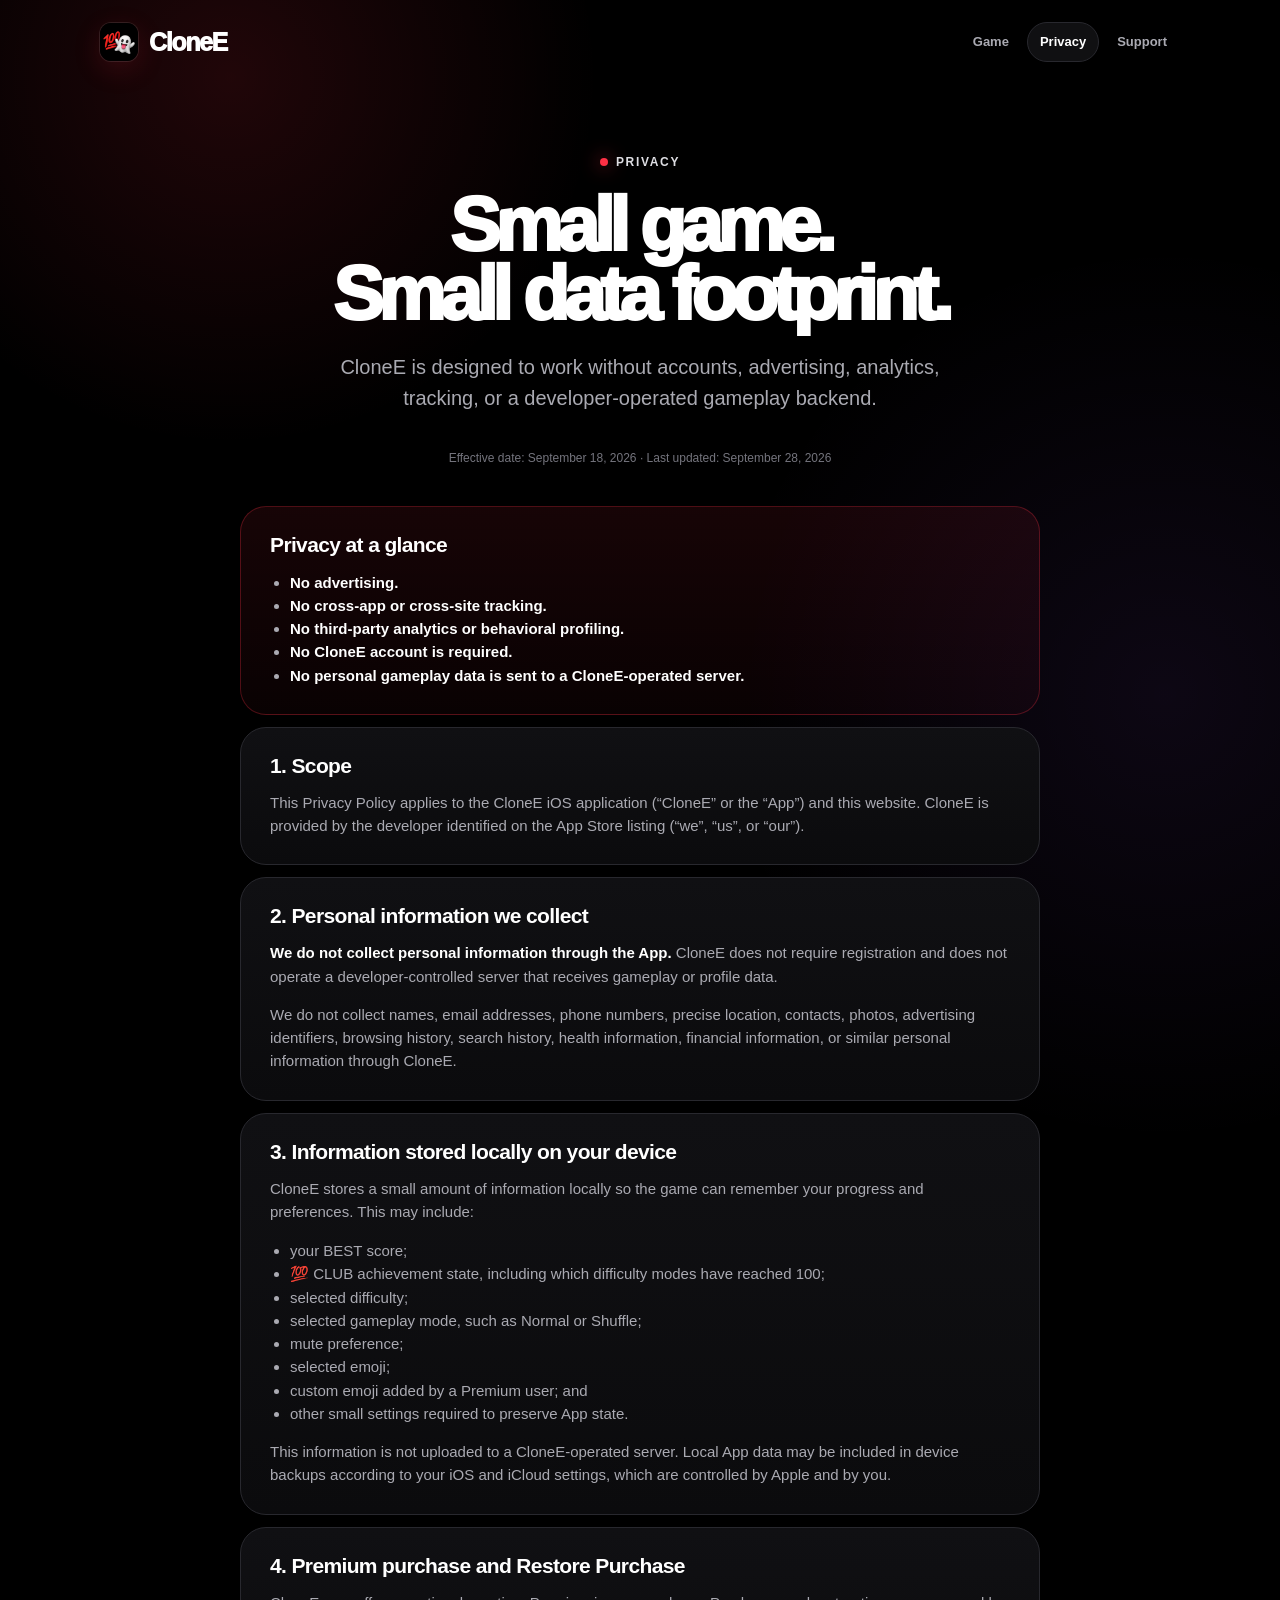
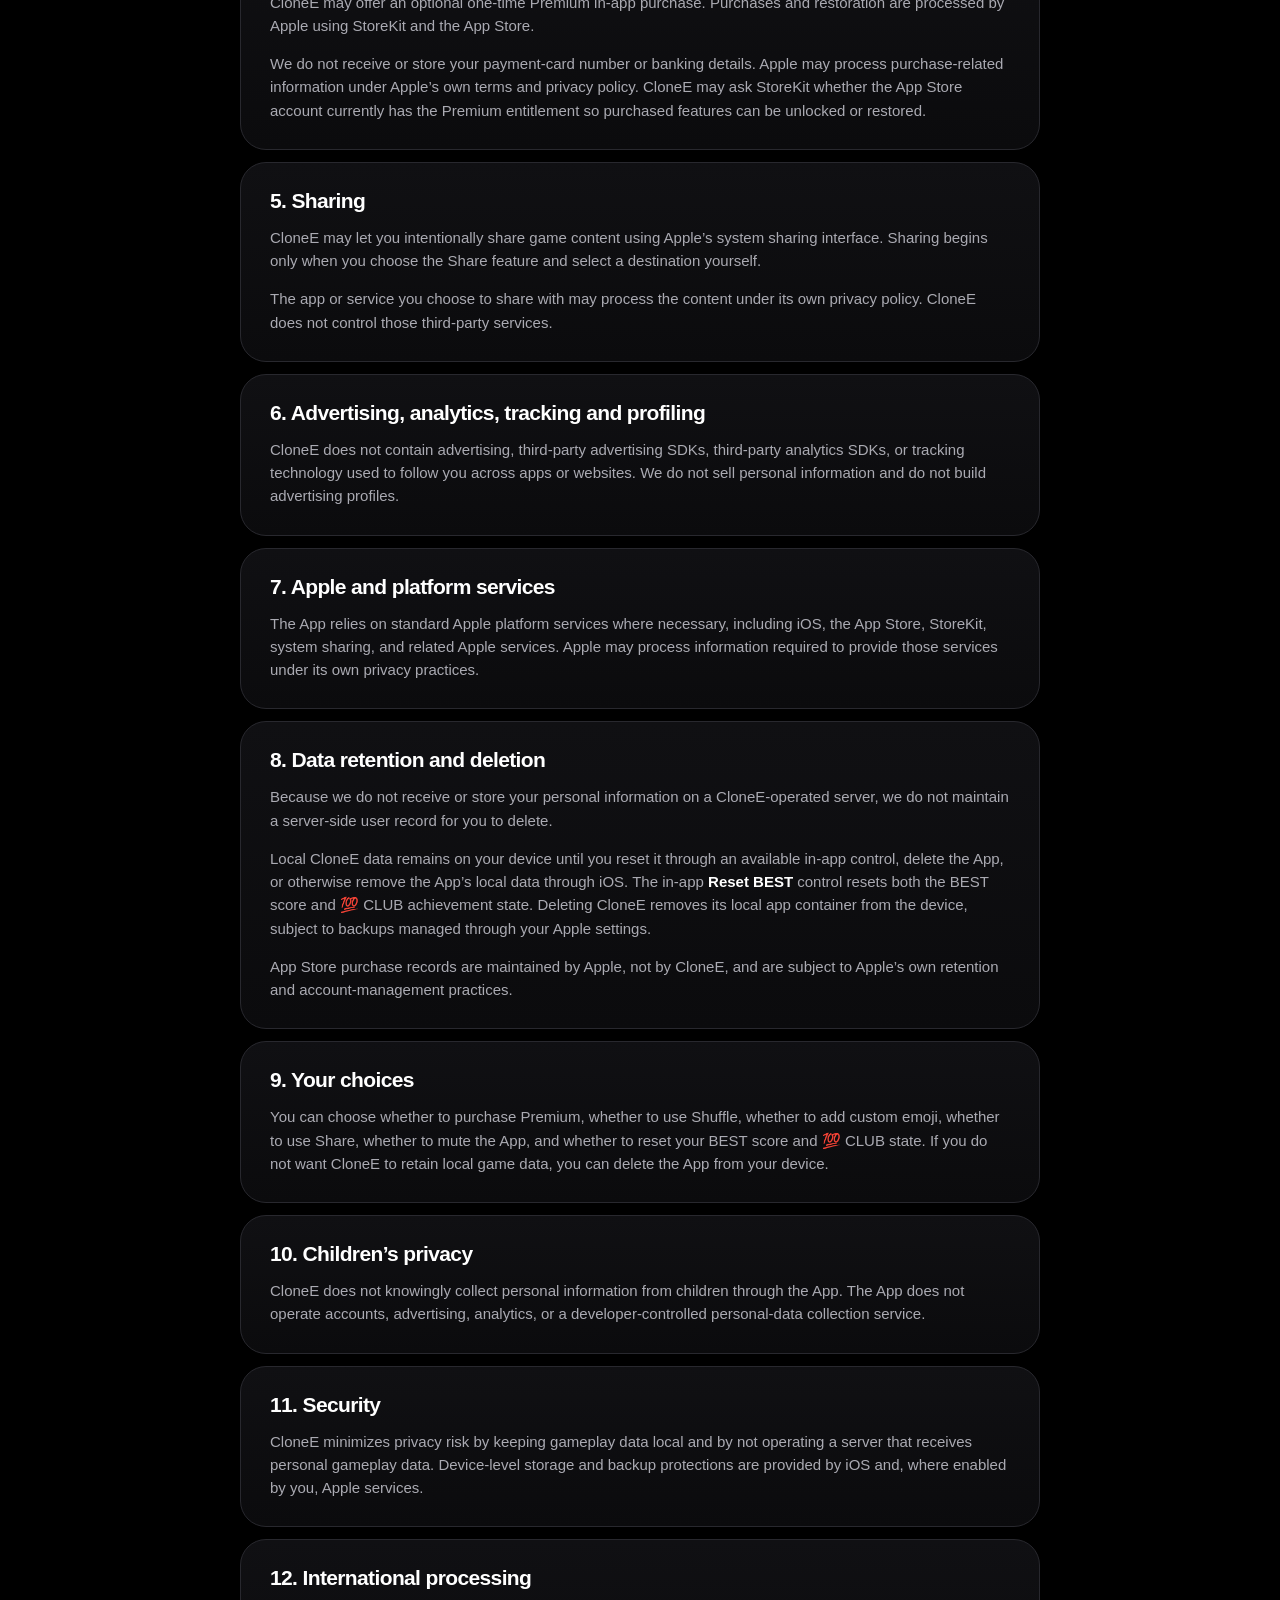
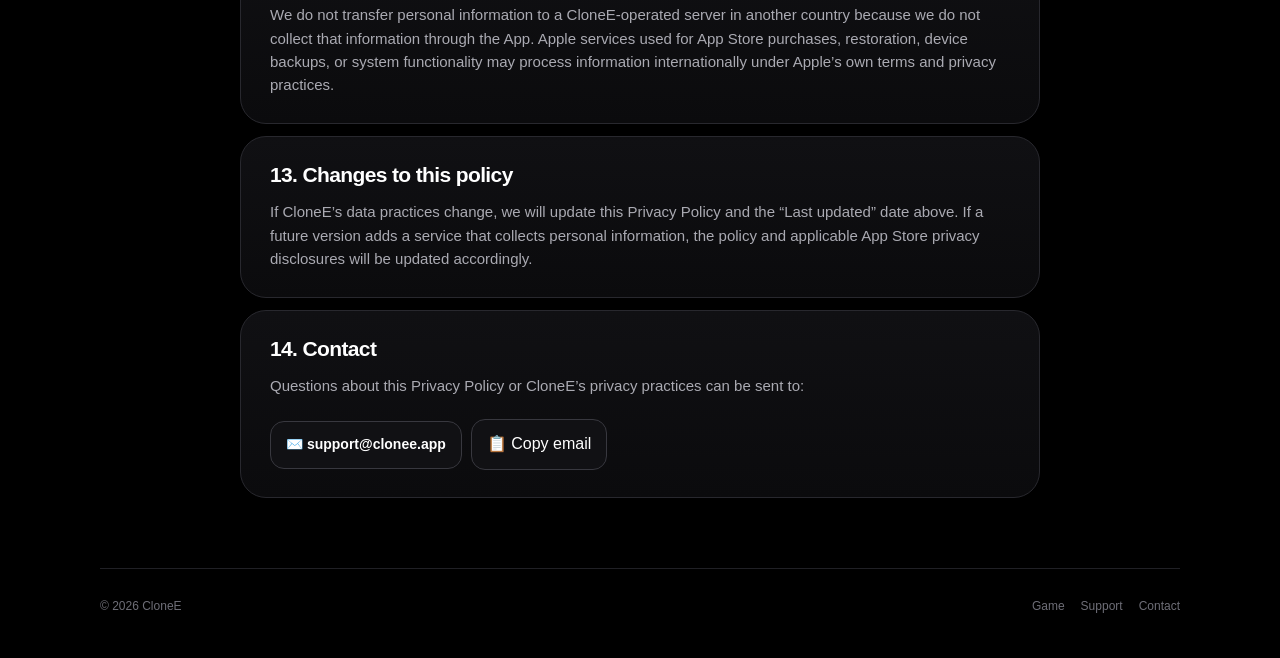
==== privacy.html @ 836451d1 "Add canonical and Open Graph metadata to privacy page" ====
<!doctype html>
<html lang="en">
<head>
  <meta charset="utf-8">
  <meta name="viewport" content="width=device-width,initial-scale=1,viewport-fit=cover">
  <meta name="theme-color" content="#000000">
  <meta name="description" content="CloneE Privacy Policy: no accounts, ads, tracking, or third-party analytics, with gameplay progress and settings stored locally on your device.">
  <link rel="canonical" href="https://clonee.app/privacy.html">
  <meta property="og:title" content="Privacy Policy — CloneE">
  <meta property="og:description" content="Learn how CloneE keeps its data footprint small, with no accounts, ads, tracking, or third-party analytics.">
  <meta property="og:type" content="website">
  <meta property="og:url" content="https://clonee.app/privacy.html">
  <meta property="og:site_name" content="CloneE">
  <meta property="og:image" content="https://clonee.app/assets/app-icon.png">
  <link rel="icon" type="image/png" href="assets/favicon.png">
  <link rel="apple-touch-icon" href="assets/apple-touch-icon.png">
  <link rel="stylesheet" href="styles.css">
  <title>Privacy Policy — CloneE</title>
</head>
<body>
<a class="skip-link" href="#main">Skip to content</a>
<header class="shell topbar">
  <a class="brand" href="index.html" aria-label="CloneE home">
    <img class="brand-icon" src="assets/app-icon.png" alt="">
    <span>CloneE</span>
  </a>
  <nav class="nav" aria-label="Main navigation">
    <a href="index.html">Game</a>
    <a href="privacy.html" aria-current="page">Privacy</a>
    <a href="support.html">Support</a>
  </nav>
</header>

<main id="main" class="reading">
  <section class="page-hero">
    <span class="eyebrow"><span class="eyebrow-dot" aria-hidden="true"></span> Privacy</span>
    <h1>Small game.<br>Small data footprint.</h1>
    <p class="lead">CloneE is designed to work without accounts, advertising, analytics, tracking, or a developer-operated gameplay backend.</p>
  </section>
  <p class="meta">Effective date: September 18, 2026 · Last updated: September 28, 2026</p>

  <div class="content-stack">
    <section class="content-card highlight">
      <h2>Privacy at a glance</h2>
      <ul>
        <li><strong>No advertising.</strong></li>
        <li><strong>No cross-app or cross-site tracking.</strong></li>
        <li><strong>No third-party analytics or behavioral profiling.</strong></li>
        <li><strong>No CloneE account is required.</strong></li>
        <li><strong>No personal gameplay data is sent to a CloneE-operated server.</strong></li>
      </ul>
    </section>

    <section class="content-card">
      <h2>1. Scope</h2>
      <p>This Privacy Policy applies to the CloneE iOS application (“CloneE” or the “App”) and this website. CloneE is provided by the developer identified on the App Store listing (“we”, “us”, or “our”).</p>
    </section>

    <section class="content-card">
      <h2>2. Personal information we collect</h2>
      <p><strong>We do not collect personal information through the App.</strong> CloneE does not require registration and does not operate a developer-controlled server that receives gameplay or profile data.</p>
      <p>We do not collect names, email addresses, phone numbers, precise location, contacts, photos, advertising identifiers, browsing history, search history, health information, financial information, or similar personal information through CloneE.</p>
    </section>

    <section class="content-card">
      <h2>3. Information stored locally on your device</h2>
      <p>CloneE stores a small amount of information locally so the game can remember your progress and preferences. This may include:</p>
      <ul>
        <li>your BEST score;</li>
        <li>💯 CLUB achievement state, including which difficulty modes have reached 100;</li>
        <li>selected difficulty;</li>
        <li>selected gameplay mode, such as Normal or Shuffle;</li>
        <li>mute preference;</li>
        <li>selected emoji;</li>
        <li>custom emoji added by a Premium user; and</li>
        <li>other small settings required to preserve App state.</li>
      </ul>
      <p>This information is not uploaded to a CloneE-operated server. Local App data may be included in device backups according to your iOS and iCloud settings, which are controlled by Apple and by you.</p>
    </section>

    <section class="content-card">
      <h2>4. Premium purchase and Restore Purchase</h2>
      <p>CloneE may offer an optional one-time Premium in-app purchase. Purchases and restoration are processed by Apple using StoreKit and the App Store.</p>
      <p>We do not receive or store your payment-card number or banking details. Apple may process purchase-related information under Apple’s own terms and privacy policy. CloneE may ask StoreKit whether the App Store account currently has the Premium entitlement so purchased features can be unlocked or restored.</p>
    </section>

    <section class="content-card">
      <h2>5. Sharing</h2>
      <p>CloneE may let you intentionally share game content using Apple’s system sharing interface. Sharing begins only when you choose the Share feature and select a destination yourself.</p>
      <p>The app or service you choose to share with may process the content under its own privacy policy. CloneE does not control those third-party services.</p>
    </section>

    <section class="content-card">
      <h2>6. Advertising, analytics, tracking and profiling</h2>
      <p>CloneE does not contain advertising, third-party advertising SDKs, third-party analytics SDKs, or tracking technology used to follow you across apps or websites. We do not sell personal information and do not build advertising profiles.</p>
    </section>

    <section class="content-card">
      <h2>7. Apple and platform services</h2>
      <p>The App relies on standard Apple platform services where necessary, including iOS, the App Store, StoreKit, system sharing, and related Apple services. Apple may process information required to provide those services under its own privacy practices.</p>
    </section>

    <section class="content-card">
      <h2>8. Data retention and deletion</h2>
      <p>Because we do not receive or store your personal information on a CloneE-operated server, we do not maintain a server-side user record for you to delete.</p>
      <p>Local CloneE data remains on your device until you reset it through an available in-app control, delete the App, or otherwise remove the App’s local data through iOS. The in-app <strong>Reset BEST</strong> control resets both the BEST score and 💯 CLUB achievement state. Deleting CloneE removes its local app container from the device, subject to backups managed through your Apple settings.</p>
      <p>App Store purchase records are maintained by Apple, not by CloneE, and are subject to Apple’s own retention and account-management practices.</p>
    </section>

    <section class="content-card">
      <h2>9. Your choices</h2>
      <p>You can choose whether to purchase Premium, whether to use Shuffle, whether to add custom emoji, whether to use Share, whether to mute the App, and whether to reset your BEST score and 💯 CLUB state. If you do not want CloneE to retain local game data, you can delete the App from your device.</p>
    </section>

    <section class="content-card">
      <h2>10. Children’s privacy</h2>
      <p>CloneE does not knowingly collect personal information from children through the App. The App does not operate accounts, advertising, analytics, or a developer-controlled personal-data collection service.</p>
    </section>

    <section class="content-card">
      <h2>11. Security</h2>
      <p>CloneE minimizes privacy risk by keeping gameplay data local and by not operating a server that receives personal gameplay data. Device-level storage and backup protections are provided by iOS and, where enabled by you, Apple services.</p>
    </section>

    <section class="content-card">
      <h2>12. International processing</h2>
      <p>We do not transfer personal information to a CloneE-operated server in another country because we do not collect that information through the App. Apple services used for App Store purchases, restoration, device backups, or system functionality may process information internationally under Apple’s own terms and privacy practices.</p>
    </section>

    <section class="content-card">
      <h2>13. Changes to this policy</h2>
      <p>If CloneE’s data practices change, we will update this Privacy Policy and the “Last updated” date above. If a future version adds a service that collects personal information, the policy and applicable App Store privacy disclosures will be updated accordingly.</p>
    </section>

    <section class="content-card">
      <h2>14. Contact</h2>
      <p>Questions about this Privacy Policy or CloneE’s privacy practices can be sent to:</p>
      <div class="contact-actions">
        <a class="contact-button" href="mailto:support@clonee.app">✉️ support@clonee.app</a>
        <button class="contact-button copy-email" type="button" data-copy-email="support@clonee.app">📋 Copy email</button>
      </div>
    </section>
  </div>
</main>

<footer class="shell footer">
  <span>© 2026 CloneE</span>
  <span class="footer-links">
    <a href="index.html">Game</a>
    <a href="support.html">Support</a>
    <a href="mailto:support@clonee.app">Contact</a>
  </span>
</footer>
<script src="email-copy.js"></script>
</body>
</html>
---- styles.css ----
:root{
  --bg:#000;
  --surface:#0b0b0d;
  --surface-2:#111114;
  --surface-3:#17171b;
  --text:#fff;
  --muted:#aaaab2;
  --dim:#74747d;
  --line:#28282e;
  --red:#ff3045;
  --orange:#ff8a1f;
  --purple:#a95cff;
  --green:#5de2a5;
  --max:1080px;
  --reading:800px;
}
*{box-sizing:border-box}
html{background:var(--bg);color-scheme:dark;scroll-behavior:smooth}
body{
  margin:0;
  color:var(--text);
  background:
    radial-gradient(circle at 18% 2%,rgba(255,48,69,.13),transparent 23rem),
    radial-gradient(circle at 91% 18%,rgba(169,92,255,.08),transparent 28rem),
    var(--bg);
  font-family:-apple-system,BlinkMacSystemFont,"SF Pro Display","SF Pro Text","Segoe UI",sans-serif;
  -webkit-font-smoothing:antialiased;
  line-height:1.55;
}
a{color:inherit}
img{max-width:100%;display:block}
button,a{-webkit-tap-highlight-color:transparent}
::selection{background:rgba(255,48,69,.34);color:#fff}
.skip-link{position:fixed;left:16px;top:-80px;z-index:99;padding:10px 14px;border-radius:12px;background:#fff;color:#000;font-weight:850;text-decoration:none}
.skip-link:focus{top:16px}
.shell{width:min(calc(100% - 34px),var(--max));margin:0 auto}
.reading{width:min(calc(100% - 34px),var(--reading));margin:0 auto}
.topbar{height:84px;display:flex;align-items:center;justify-content:space-between;gap:18px}
.brand{display:inline-flex;align-items:center;gap:11px;text-decoration:none;font-size:25px;font-weight:950;letter-spacing:-.055em}
.brand-icon{width:38px;height:38px;border-radius:11px;box-shadow:0 0 0 1px rgba(255,255,255,.10),0 8px 28px rgba(255,48,69,.15)}
.nav{display:flex;align-items:center;gap:5px}
.nav a{padding:9px 12px;border-radius:999px;text-decoration:none;color:var(--muted);font-size:13px;font-weight:800;border:1px solid transparent;transition:.18s ease}
.nav a:hover,.nav a[aria-current="page"]{color:#fff;background:#101012;border-color:var(--line)}
.nav a:focus-visible,.button:focus-visible,.text-link:focus-visible,.contact-button:focus-visible{outline:3px solid rgba(255,255,255,.9);outline-offset:3px}

.hero{min-height:610px;display:grid;grid-template-columns:1.05fr .95fr;align-items:center;gap:52px;padding:54px 0 82px}
.eyebrow{display:inline-flex;align-items:center;gap:8px;color:#dedee3;font-size:12px;font-weight:900;letter-spacing:.14em;text-transform:uppercase}
.eyebrow-dot{width:8px;height:8px;border-radius:50%;background:var(--red);box-shadow:0 0 18px rgba(255,48,69,.8)}
h1{margin:16px 0 0;font-size:clamp(54px,8vw,94px);line-height:.91;letter-spacing:-.075em;font-weight:950}
.hero h1 .accent{background:linear-gradient(95deg,#fff 3%,#ffb0b8 43%,#ff3045 72%,#ff8a1f);background-clip:text;-webkit-background-clip:text;color:transparent}
.lead{max-width:630px;margin:24px 0 0;color:var(--muted);font-size:clamp(17px,2vw,20px)}
.actions{display:flex;align-items:center;gap:12px;flex-wrap:wrap;margin-top:30px}
.button{display:inline-flex;align-items:center;justify-content:center;min-height:50px;padding:0 18px;border-radius:15px;text-decoration:none;font-weight:900;font-size:14px;border:1px solid transparent}
.button.primary{background:#fff;color:#050505}
.button.primary:hover{background:#eee}
.button.coming{background:linear-gradient(135deg,var(--red),#ff5a34);color:#fff;box-shadow:0 16px 44px rgba(255,48,69,.18);cursor:pointer}
.button.secondary{background:#101012;border-color:var(--line);color:#fff}
.micro{margin-top:13px;color:var(--dim);font-size:12px;font-weight:700}

.hero-art{position:relative;min-height:480px;display:grid;place-items:center}
.icon-wrap{position:absolute;right:2%;top:0;width:min(42%,190px);z-index:3;transform:rotate(4deg)}
.app-icon{width:100%;border-radius:24%;box-shadow:0 26px 90px rgba(255,48,69,.20),0 0 0 1px rgba(255,255,255,.09)}
.game-card{position:relative;width:min(100%,430px);aspect-ratio:.79;border:1px solid #222228;border-radius:44px;background:linear-gradient(180deg,#0b0b0e,#050506);overflow:hidden;box-shadow:0 35px 110px rgba(0,0,0,.7),inset 0 0 0 1px rgba(255,255,255,.025);transform:rotate(-2deg)}
.game-score{position:absolute;top:29px;left:0;right:0;text-align:center;font-size:15px;color:#8e8e98;font-weight:850;letter-spacing:.08em}
.game-score strong{color:#fff;font-size:29px;display:block;letter-spacing:-.04em;margin-top:-3px}
.clone{position:absolute;font-size:clamp(29px,5vw,42px);filter:saturate(.95)}
.clone.c1{left:12%;top:19%;transform:rotate(-12deg)}
.clone.c2{right:14%;top:27%;transform:rotate(9deg)}
.clone.c3{left:24%;top:45%;transform:rotate(15deg)}
.clone.c4{right:22%;top:55%;transform:rotate(-13deg)}
.clone.c5{left:13%;bottom:17%;transform:rotate(7deg)}
.target{position:absolute;right:13%;bottom:16%;font-size:56px;display:grid;place-items:center;width:90px;height:90px;border-radius:50%;background:rgba(255,48,69,.08);box-shadow:0 0 0 2px rgba(255,48,69,.85),0 0 44px rgba(255,48,69,.24)}
.game-caption{position:absolute;bottom:24px;left:0;right:0;text-align:center;color:#676771;font-size:11px;font-weight:850;letter-spacing:.15em;text-transform:uppercase}

.section{padding:92px 0}
.section-head{max-width:700px;margin-bottom:34px}
.section-kicker{color:var(--red);font-size:12px;font-weight:900;letter-spacing:.14em;text-transform:uppercase}
h2{font-size:clamp(36px,5vw,58px);line-height:1;letter-spacing:-.055em;margin:10px 0 0}
.section-lead{margin:16px 0 0;color:var(--muted);font-size:17px}
.steps{display:grid;grid-template-columns:repeat(3,1fr);gap:14px}
.step{min-height:230px;padding:26px;border:1px solid var(--line);border-radius:30px;background:linear-gradient(180deg,#121216,#0a0a0c)}
.step-emoji{font-size:35px;line-height:1;margin-bottom:46px}
.step-number{color:#5f5f68;font-size:11px;font-weight:900;letter-spacing:.14em}
.step h3{margin:7px 0 8px;font-size:22px;letter-spacing:-.035em}
.step p{margin:0;color:var(--muted);font-size:14px}

.club{position:relative;overflow:hidden;border:1px solid rgba(255,48,69,.26);border-radius:38px;background:radial-gradient(circle at 84% 18%,rgba(255,48,69,.22),transparent 25rem),linear-gradient(135deg,#151013,#0a090b 58%);padding:45px;display:grid;grid-template-columns:1fr auto;gap:28px;align-items:center}
.club-mark{font-size:clamp(78px,13vw,150px);line-height:1;filter:drop-shadow(0 17px 35px rgba(255,48,69,.20));transform:rotate(-5deg)}
.club h2{font-size:clamp(40px,6vw,68px)}
.mode-row{display:flex;gap:8px;flex-wrap:wrap;margin-top:22px}
.mode{padding:9px 12px;border-radius:999px;border:1px solid #37373d;color:#6f6f78;font-size:11px;font-weight:900;letter-spacing:.08em}
.mode.on{color:#fff;border-color:rgba(255,138,31,.5);background:rgba(255,138,31,.10)}

.split{display:grid;grid-template-columns:1fr 1fr;gap:14px}
.feature-card{border:1px solid var(--line);border-radius:30px;padding:30px;background:#0b0b0e}
.feature-card.premium{background:radial-gradient(circle at 90% 5%,rgba(169,92,255,.20),transparent 18rem),#0c0a0e;border-color:rgba(169,92,255,.32)}
.feature-card.privacy{background:radial-gradient(circle at 90% 5%,rgba(93,226,165,.11),transparent 18rem),#090c0b}
.card-icon{font-size:36px;margin-bottom:50px}
.feature-card h3{font-size:28px;letter-spacing:-.045em;margin:0 0 10px}
.feature-card p{color:var(--muted);margin:0 0 18px}
.feature-list{display:grid;gap:9px;margin:18px 0 0;padding:0;list-style:none;color:#d6d6da;font-size:14px}
.feature-list li::before{content:"✓";color:var(--green);font-weight:950;margin-right:9px}
.text-link{display:inline-flex;margin-top:22px;color:#fff;text-decoration:none;font-weight:900;border-bottom:1px solid #55555d;padding-bottom:3px}
.text-link:hover{border-color:#fff}

.page-hero{padding:65px 0 35px;text-align:center}
.page-hero h1{font-size:clamp(48px,8vw,76px)}
.page-hero .lead{margin-left:auto;margin-right:auto}
.meta{text-align:center;color:var(--dim);font-size:12px;margin:0 0 38px}
.content-stack{display:grid;gap:12px;padding-bottom:70px}
.content-card{border:1px solid var(--line);background:linear-gradient(180deg,#101013,#0b0b0d);border-radius:26px;padding:27px 29px}
.content-card.highlight{border-color:rgba(255,48,69,.28);background:linear-gradient(180deg,rgba(255,48,69,.09),rgba(255,48,69,.035))}
.content-card h2{font-size:21px;letter-spacing:-.03em;margin:0 0 10px}
.content-card h3{font-size:15px;margin:23px 0 6px;color:#f0f0f2}
.content-card p,.content-card li{color:var(--muted);font-size:15px}
.content-card p:last-child{margin-bottom:0}
.content-card ul{padding-left:20px;margin-bottom:0}
.content-card strong{color:#fff}
.contact-button{display:inline-flex;align-items:center;gap:8px;margin-top:7px;padding:12px 15px;border:1px solid #38383f;background:#111114;border-radius:14px;text-decoration:none;font-weight:900;font-size:14px}
.contact-button:hover{border-color:#666670}
.contact-actions{display:flex;align-items:center;gap:9px;flex-wrap:wrap}
button.contact-button{font:inherit;color:inherit;cursor:pointer}
.copy-email.copied{border-color:rgba(93,226,165,.65);color:var(--green)}
.faq h3{margin-top:0}
.faq + .faq{border-top:1px solid #25252b;padding-top:22px;margin-top:22px}

.footer{display:flex;align-items:flex-start;justify-content:space-between;gap:20px;flex-wrap:wrap;border-top:1px solid #202025;padding:28px 0 42px;color:#6e6e77;font-size:12px}
.footer-links{display:flex;gap:16px;flex-wrap:wrap}
.footer a{text-decoration:none}.footer a:hover{color:#fff}

@media(max-width:820px){
  .hero{grid-template-columns:1fr;gap:38px;padding-top:28px}
  .hero-copy{text-align:center}.hero-copy .lead{margin-left:auto;margin-right:auto}.actions{justify-content:center}
  .hero-art{min-height:430px}.game-card{width:min(88%,400px)}.icon-wrap{right:8%;width:145px}
  .steps{grid-template-columns:1fr}.step{min-height:0}.step-emoji{margin-bottom:24px}
  .split{grid-template-columns:1fr}
  .club{grid-template-columns:1fr;text-align:center}.club-mark{grid-row:1;margin:auto}.mode-row{justify-content:center}
}
@media(max-width:560px){
  .shell,.reading{width:min(calc(100% - 22px),var(--max))}
  .topbar{height:72px}.brand{font-size:22px}.brand-icon{width:34px;height:34px}
  .nav a{padding:8px 8px;font-size:12px}
  .hero{min-height:auto;padding:33px 0 70px}h1{font-size:58px}.lead{font-size:16px}
  .hero-art{min-height:390px}.game-card{border-radius:35px}.icon-wrap{right:3%;width:125px}
  .target{width:76px;height:76px;font-size:48px}
  .section{padding:68px 0}.club{padding:30px 20px;border-radius:30px}.club-mark{font-size:100px}
  .feature-card,.step,.content-card{border-radius:23px;padding:23px 21px}
  .page-hero{padding-top:45px}.page-hero h1{font-size:50px}.meta{margin-bottom:28px}
}
@media(prefers-reduced-motion:reduce){html{scroll-behavior:auto}*{transition:none!important;animation:none!important}}
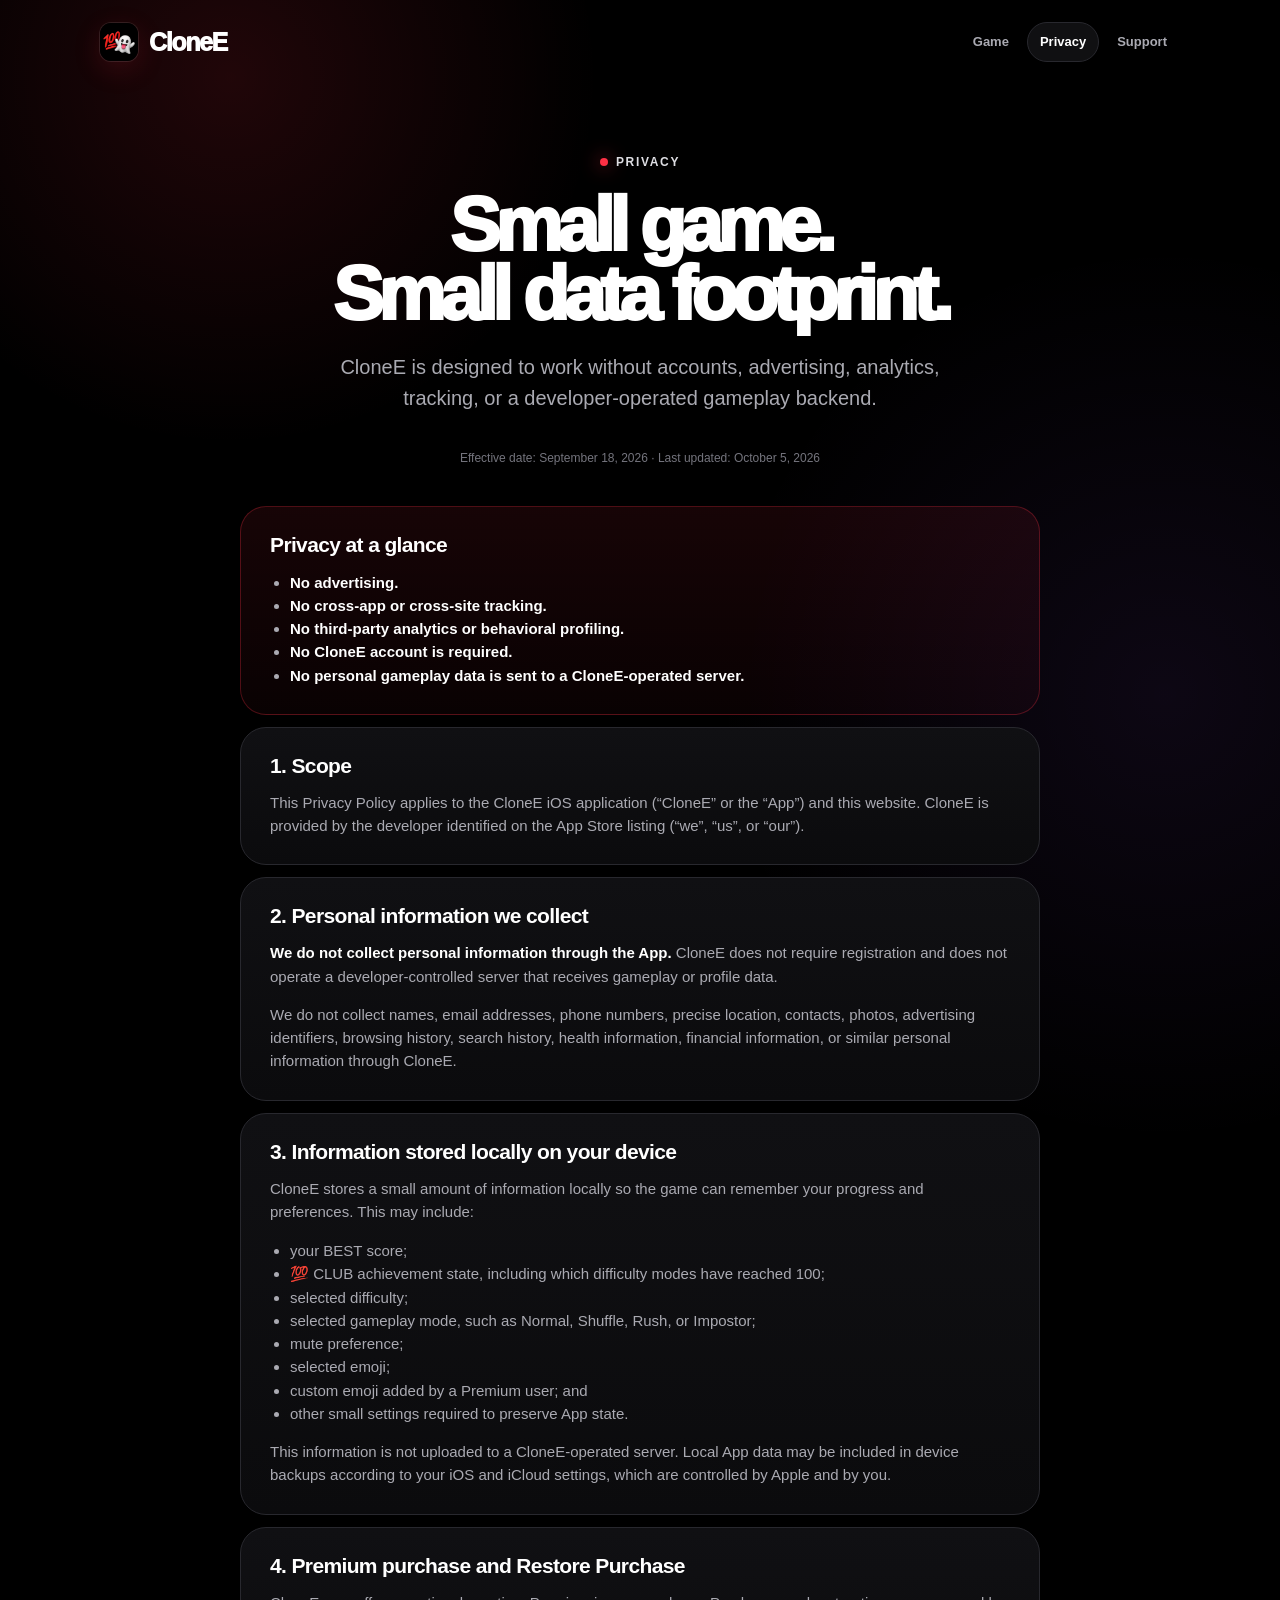
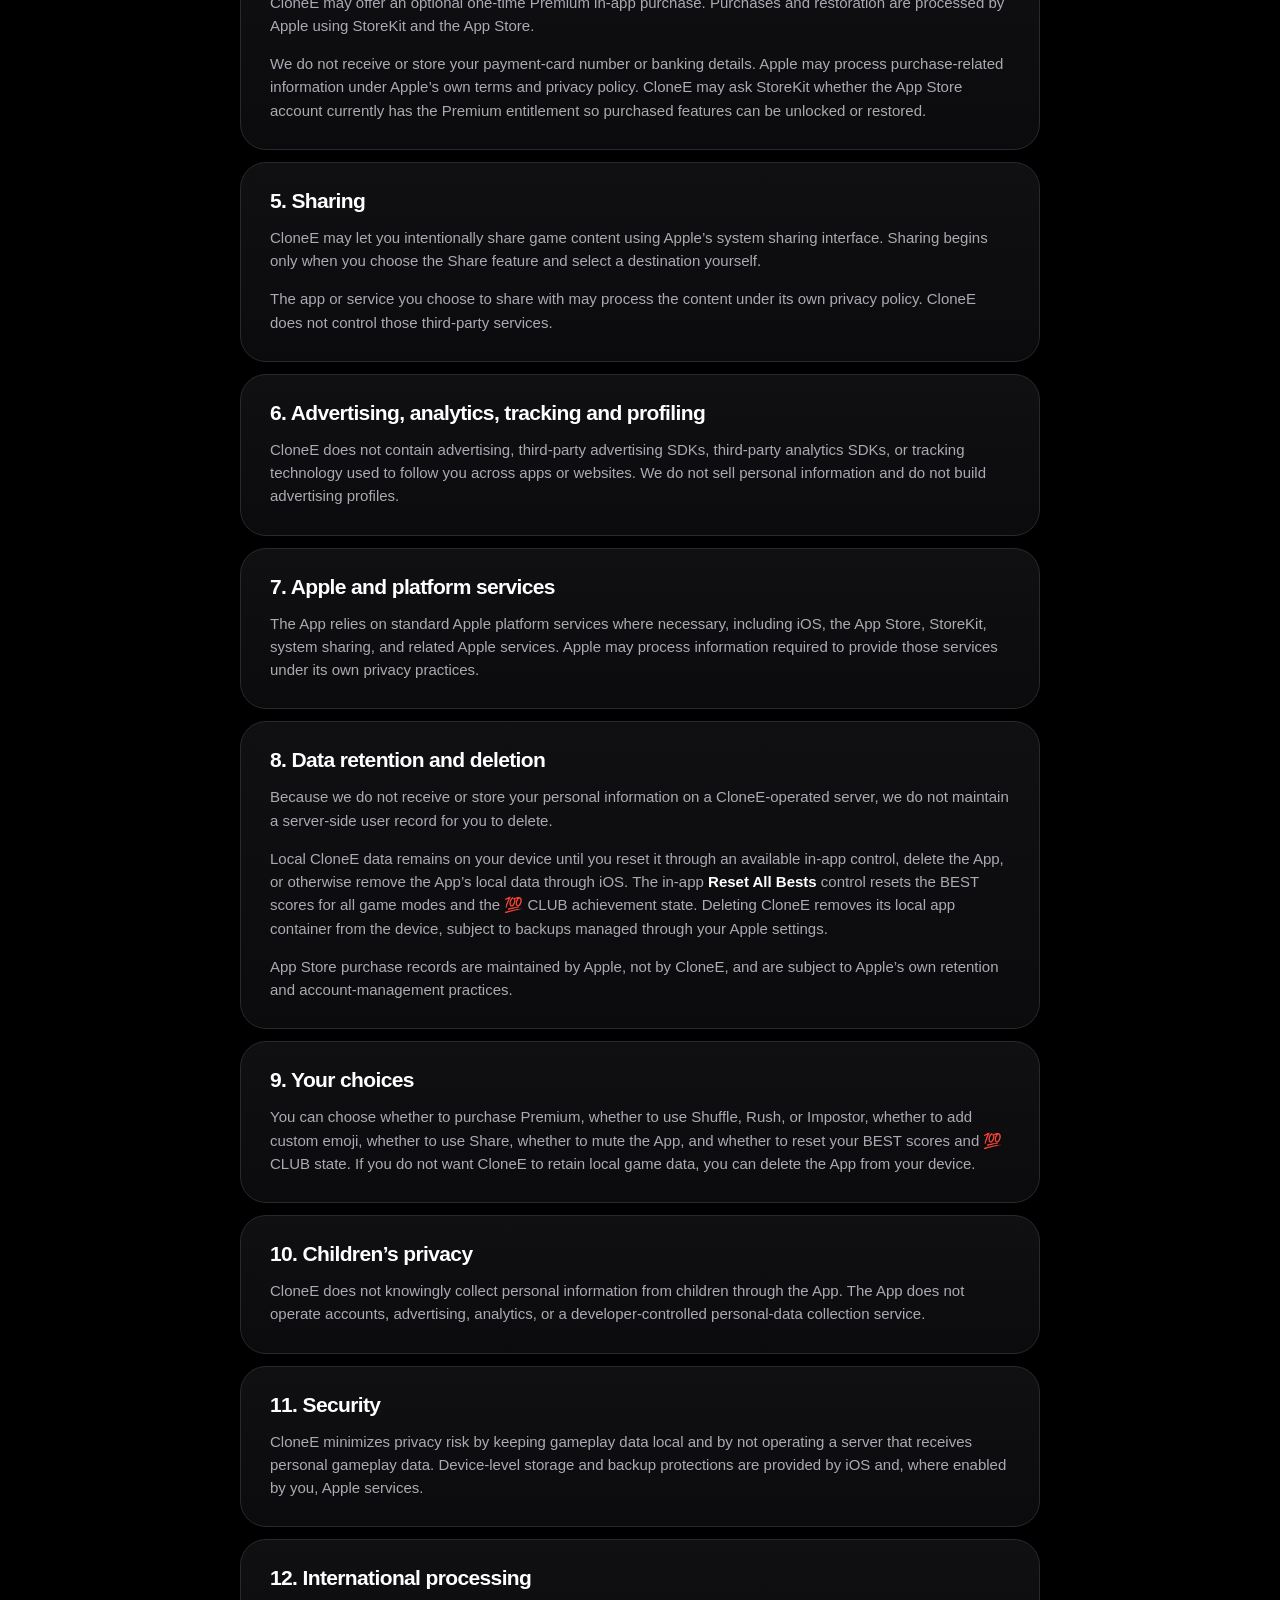
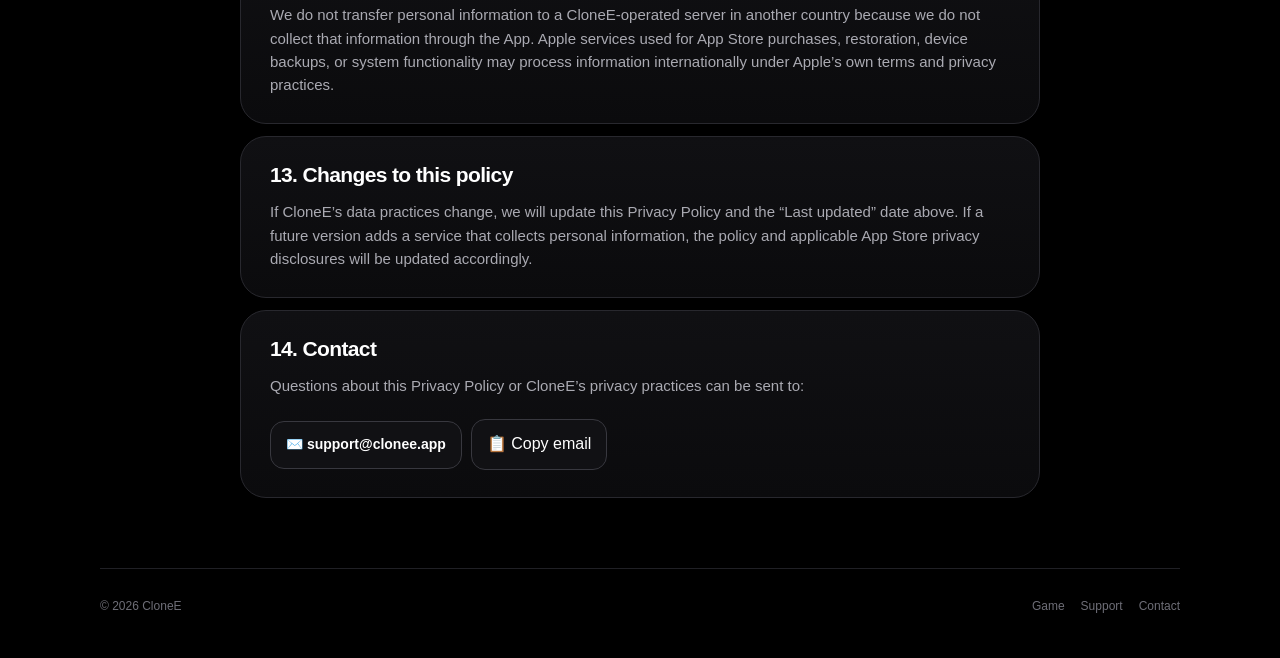
==== commit 87fd3530: "Refresh privacy wording for CloneE 1.0.2" ====
--- a/privacy.html
+++ b/privacy.html
@@ -37,7 +37,7 @@
     <h1>Small game.<br>Small data footprint.</h1>
     <p class="lead">CloneE is designed to work without accounts, advertising, analytics, tracking, or a developer-operated gameplay backend.</p>
   </section>
-  <p class="meta">Effective date: September 18, 2026 · Last updated: September 28, 2026</p>
+  <p class="meta">Effective date: September 18, 2026 · Last updated: October 5, 2026</p>
 
   <div class="content-stack">
     <section class="content-card highlight">
@@ -69,7 +69,7 @@
         <li>your BEST score;</li>
         <li>💯 CLUB achievement state, including which difficulty modes have reached 100;</li>
         <li>selected difficulty;</li>
-        <li>selected gameplay mode, such as Normal or Shuffle;</li>
+        <li>selected gameplay mode, such as Normal, Shuffle, Rush, or Impostor;</li>
         <li>mute preference;</li>
         <li>selected emoji;</li>
         <li>custom emoji added by a Premium user; and</li>
@@ -103,13 +103,13 @@
     <section class="content-card">
       <h2>8. Data retention and deletion</h2>
       <p>Because we do not receive or store your personal information on a CloneE-operated server, we do not maintain a server-side user record for you to delete.</p>
-      <p>Local CloneE data remains on your device until you reset it through an available in-app control, delete the App, or otherwise remove the App’s local data through iOS. The in-app <strong>Reset BEST</strong> control resets both the BEST score and 💯 CLUB achievement state. Deleting CloneE removes its local app container from the device, subject to backups managed through your Apple settings.</p>
+      <p>Local CloneE data remains on your device until you reset it through an available in-app control, delete the App, or otherwise remove the App’s local data through iOS. The in-app <strong>Reset All Bests</strong> control resets the BEST scores for all game modes and the 💯 CLUB achievement state. Deleting CloneE removes its local app container from the device, subject to backups managed through your Apple settings.</p>
       <p>App Store purchase records are maintained by Apple, not by CloneE, and are subject to Apple’s own retention and account-management practices.</p>
     </section>
 
     <section class="content-card">
       <h2>9. Your choices</h2>
-      <p>You can choose whether to purchase Premium, whether to use Shuffle, whether to add custom emoji, whether to use Share, whether to mute the App, and whether to reset your BEST score and 💯 CLUB state. If you do not want CloneE to retain local game data, you can delete the App from your device.</p>
+      <p>You can choose whether to purchase Premium, whether to use Shuffle, Rush, or Impostor, whether to add custom emoji, whether to use Share, whether to mute the App, and whether to reset your BEST scores and 💯 CLUB state. If you do not want CloneE to retain local game data, you can delete the App from your device.</p>
     </section>
 
     <section class="content-card">
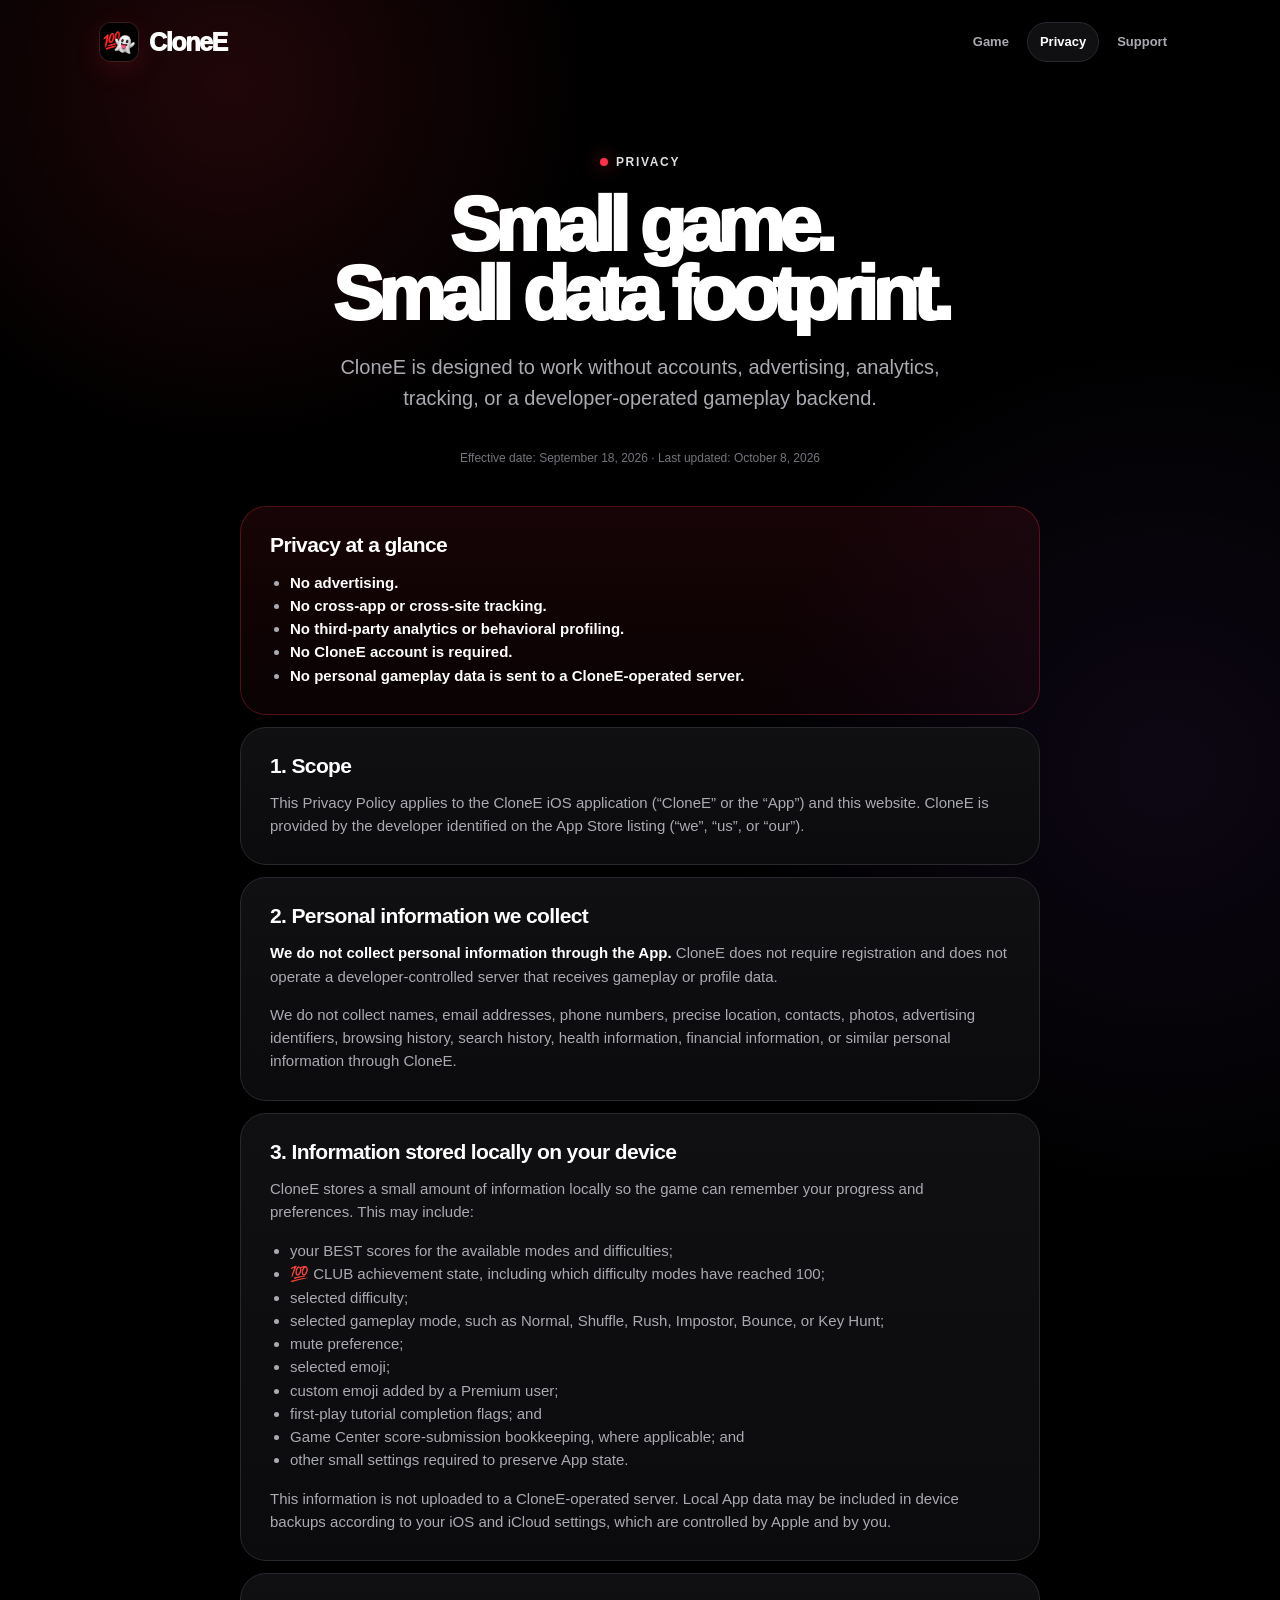
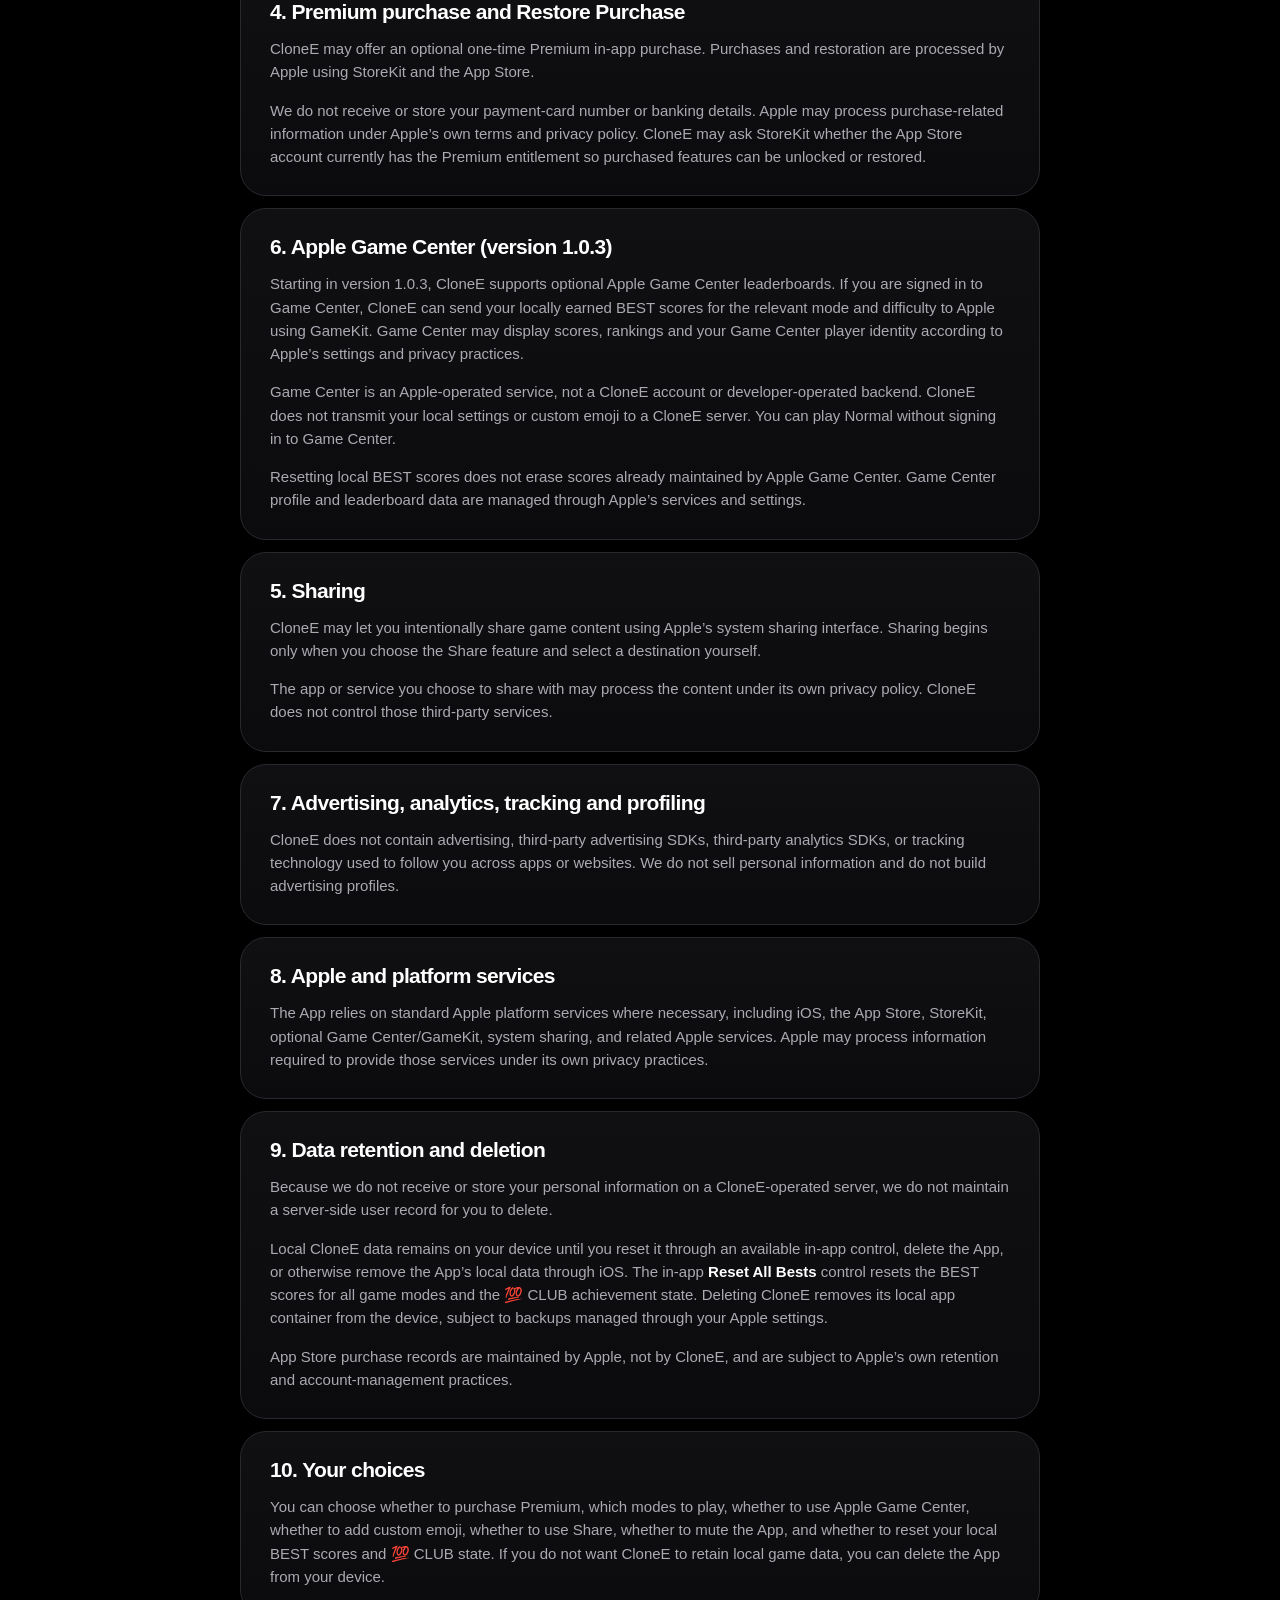
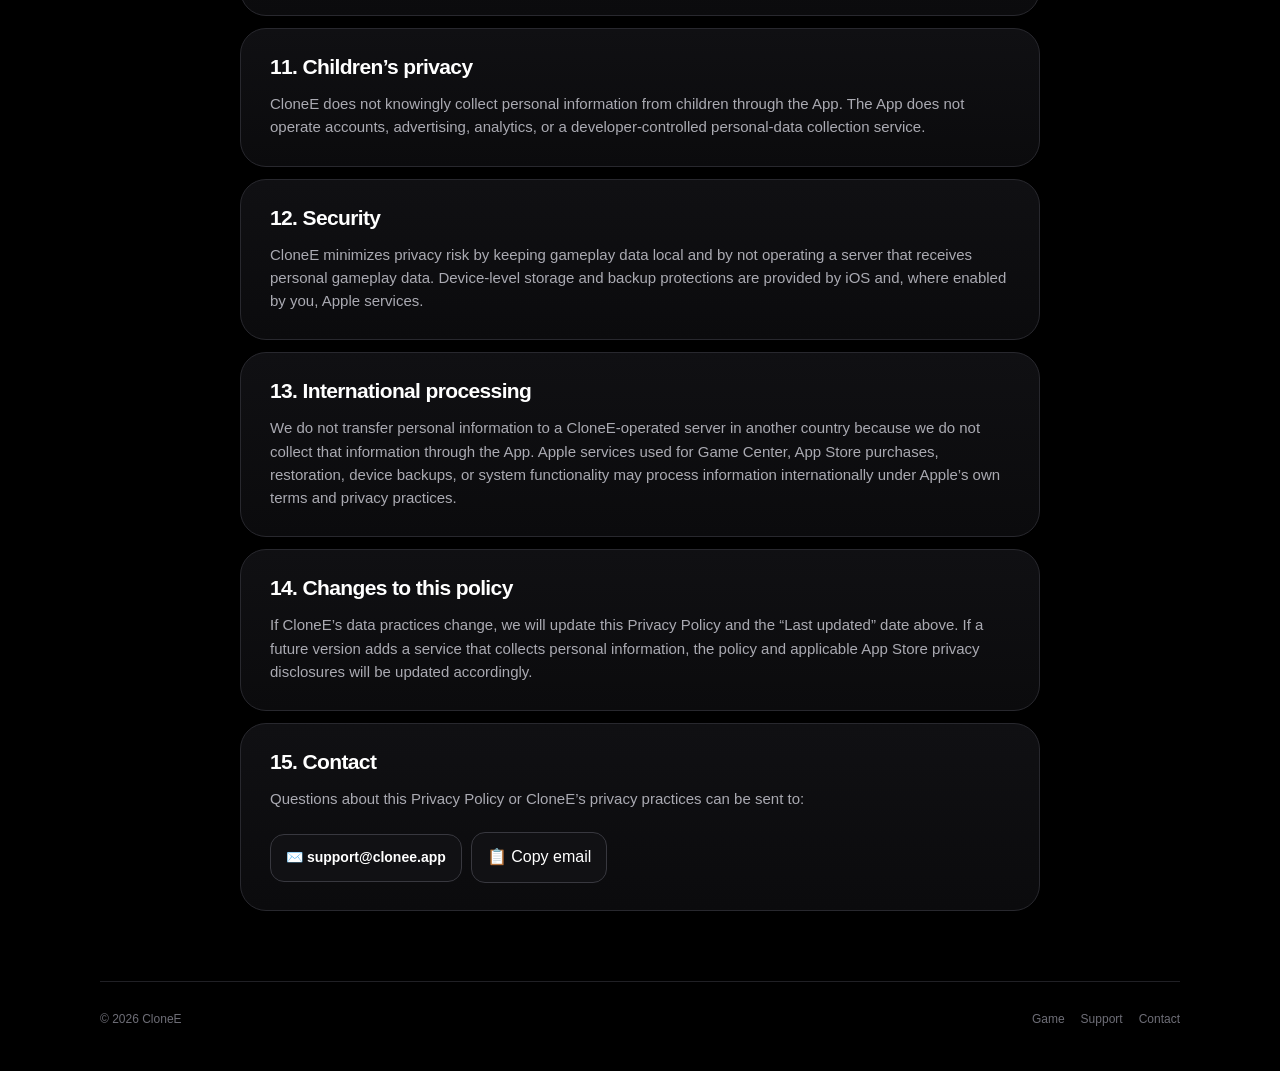
==== commit 6ee59432: "Document optional Game Center processing in privacy policy" ====
--- a/privacy.html
+++ b/privacy.html
@@ -4,7 +4,7 @@
   <meta charset="utf-8">
   <meta name="viewport" content="width=device-width,initial-scale=1,viewport-fit=cover">
   <meta name="theme-color" content="#000000">
-  <meta name="description" content="CloneE Privacy Policy: no accounts, ads, tracking, or third-party analytics, with gameplay progress and settings stored locally on your device.">
+  <meta name="description" content="CloneE Privacy Policy: no CloneE account, ads, tracking or analytics. Settings and scores are stored locally; Game Center scores use Apple services in version 1.0.3.">
   <link rel="canonical" href="https://clonee.app/privacy.html">
   <meta property="og:title" content="Privacy Policy — CloneE">
   <meta property="og:description" content="Learn how CloneE keeps its data footprint small, with no accounts, ads, tracking, or third-party analytics.">
@@ -37,7 +37,7 @@
     <h1>Small game.<br>Small data footprint.</h1>
     <p class="lead">CloneE is designed to work without accounts, advertising, analytics, tracking, or a developer-operated gameplay backend.</p>
   </section>
-  <p class="meta">Effective date: September 18, 2026 · Last updated: October 5, 2026</p>
+  <p class="meta">Effective date: September 18, 2026 · Last updated: October 8, 2026</p>
 
   <div class="content-stack">
     <section class="content-card highlight">
@@ -66,13 +66,15 @@
       <h2>3. Information stored locally on your device</h2>
       <p>CloneE stores a small amount of information locally so the game can remember your progress and preferences. This may include:</p>
       <ul>
-        <li>your BEST score;</li>
+        <li>your BEST scores for the available modes and difficulties;</li>
         <li>💯 CLUB achievement state, including which difficulty modes have reached 100;</li>
         <li>selected difficulty;</li>
-        <li>selected gameplay mode, such as Normal, Shuffle, Rush, or Impostor;</li>
+        <li>selected gameplay mode, such as Normal, Shuffle, Rush, Impostor, Bounce, or Key Hunt;</li>
         <li>mute preference;</li>
         <li>selected emoji;</li>
-        <li>custom emoji added by a Premium user; and</li>
+        <li>custom emoji added by a Premium user;</li>
+        <li>first-play tutorial completion flags; and</li>
+        <li>Game Center score-submission bookkeeping, where applicable; and</li>
         <li>other small settings required to preserve App state.</li>
       </ul>
       <p>This information is not uploaded to a CloneE-operated server. Local App data may be included in device backups according to your iOS and iCloud settings, which are controlled by Apple and by you.</p>
@@ -85,55 +87,62 @@
     </section>
 
     <section class="content-card">
+      <h2>6. Apple Game Center (version 1.0.3)</h2>
+      <p>Starting in version 1.0.3, CloneE supports optional Apple Game Center leaderboards. If you are signed in to Game Center, CloneE can send your locally earned BEST scores for the relevant mode and difficulty to Apple using GameKit. Game Center may display scores, rankings and your Game Center player identity according to Apple’s settings and privacy practices.</p>
+      <p>Game Center is an Apple-operated service, not a CloneE account or developer-operated backend. CloneE does not transmit your local settings or custom emoji to a CloneE server. You can play Normal without signing in to Game Center.</p>
+      <p>Resetting local BEST scores does not erase scores already maintained by Apple Game Center. Game Center profile and leaderboard data are managed through Apple’s services and settings.</p>
+    </section>
+
+    <section class="content-card">
       <h2>5. Sharing</h2>
       <p>CloneE may let you intentionally share game content using Apple’s system sharing interface. Sharing begins only when you choose the Share feature and select a destination yourself.</p>
       <p>The app or service you choose to share with may process the content under its own privacy policy. CloneE does not control those third-party services.</p>
     </section>
 
     <section class="content-card">
-      <h2>6. Advertising, analytics, tracking and profiling</h2>
+      <h2>7. Advertising, analytics, tracking and profiling</h2>
       <p>CloneE does not contain advertising, third-party advertising SDKs, third-party analytics SDKs, or tracking technology used to follow you across apps or websites. We do not sell personal information and do not build advertising profiles.</p>
     </section>
 
     <section class="content-card">
-      <h2>7. Apple and platform services</h2>
-      <p>The App relies on standard Apple platform services where necessary, including iOS, the App Store, StoreKit, system sharing, and related Apple services. Apple may process information required to provide those services under its own privacy practices.</p>
+      <h2>8. Apple and platform services</h2>
+      <p>The App relies on standard Apple platform services where necessary, including iOS, the App Store, StoreKit, optional Game Center/GameKit, system sharing, and related Apple services. Apple may process information required to provide those services under its own privacy practices.</p>
     </section>
 
     <section class="content-card">
-      <h2>8. Data retention and deletion</h2>
+      <h2>9. Data retention and deletion</h2>
       <p>Because we do not receive or store your personal information on a CloneE-operated server, we do not maintain a server-side user record for you to delete.</p>
       <p>Local CloneE data remains on your device until you reset it through an available in-app control, delete the App, or otherwise remove the App’s local data through iOS. The in-app <strong>Reset All Bests</strong> control resets the BEST scores for all game modes and the 💯 CLUB achievement state. Deleting CloneE removes its local app container from the device, subject to backups managed through your Apple settings.</p>
       <p>App Store purchase records are maintained by Apple, not by CloneE, and are subject to Apple’s own retention and account-management practices.</p>
     </section>
 
     <section class="content-card">
-      <h2>9. Your choices</h2>
-      <p>You can choose whether to purchase Premium, whether to use Shuffle, Rush, or Impostor, whether to add custom emoji, whether to use Share, whether to mute the App, and whether to reset your BEST scores and 💯 CLUB state. If you do not want CloneE to retain local game data, you can delete the App from your device.</p>
+      <h2>10. Your choices</h2>
+      <p>You can choose whether to purchase Premium, which modes to play, whether to use Apple Game Center, whether to add custom emoji, whether to use Share, whether to mute the App, and whether to reset your local BEST scores and 💯 CLUB state. If you do not want CloneE to retain local game data, you can delete the App from your device.</p>
     </section>
 
     <section class="content-card">
-      <h2>10. Children’s privacy</h2>
+      <h2>11. Children’s privacy</h2>
       <p>CloneE does not knowingly collect personal information from children through the App. The App does not operate accounts, advertising, analytics, or a developer-controlled personal-data collection service.</p>
     </section>
 
     <section class="content-card">
-      <h2>11. Security</h2>
+      <h2>12. Security</h2>
       <p>CloneE minimizes privacy risk by keeping gameplay data local and by not operating a server that receives personal gameplay data. Device-level storage and backup protections are provided by iOS and, where enabled by you, Apple services.</p>
     </section>
 
     <section class="content-card">
-      <h2>12. International processing</h2>
-      <p>We do not transfer personal information to a CloneE-operated server in another country because we do not collect that information through the App. Apple services used for App Store purchases, restoration, device backups, or system functionality may process information internationally under Apple’s own terms and privacy practices.</p>
+      <h2>13. International processing</h2>
+      <p>We do not transfer personal information to a CloneE-operated server in another country because we do not collect that information through the App. Apple services used for Game Center, App Store purchases, restoration, device backups, or system functionality may process information internationally under Apple’s own terms and privacy practices.</p>
     </section>
 
     <section class="content-card">
-      <h2>13. Changes to this policy</h2>
+      <h2>14. Changes to this policy</h2>
       <p>If CloneE’s data practices change, we will update this Privacy Policy and the “Last updated” date above. If a future version adds a service that collects personal information, the policy and applicable App Store privacy disclosures will be updated accordingly.</p>
     </section>
 
     <section class="content-card">
-      <h2>14. Contact</h2>
+      <h2>15. Contact</h2>
       <p>Questions about this Privacy Policy or CloneE’s privacy practices can be sent to:</p>
       <div class="contact-actions">
         <a class="contact-button" href="mailto:support@clonee.app">✉️ support@clonee.app</a>
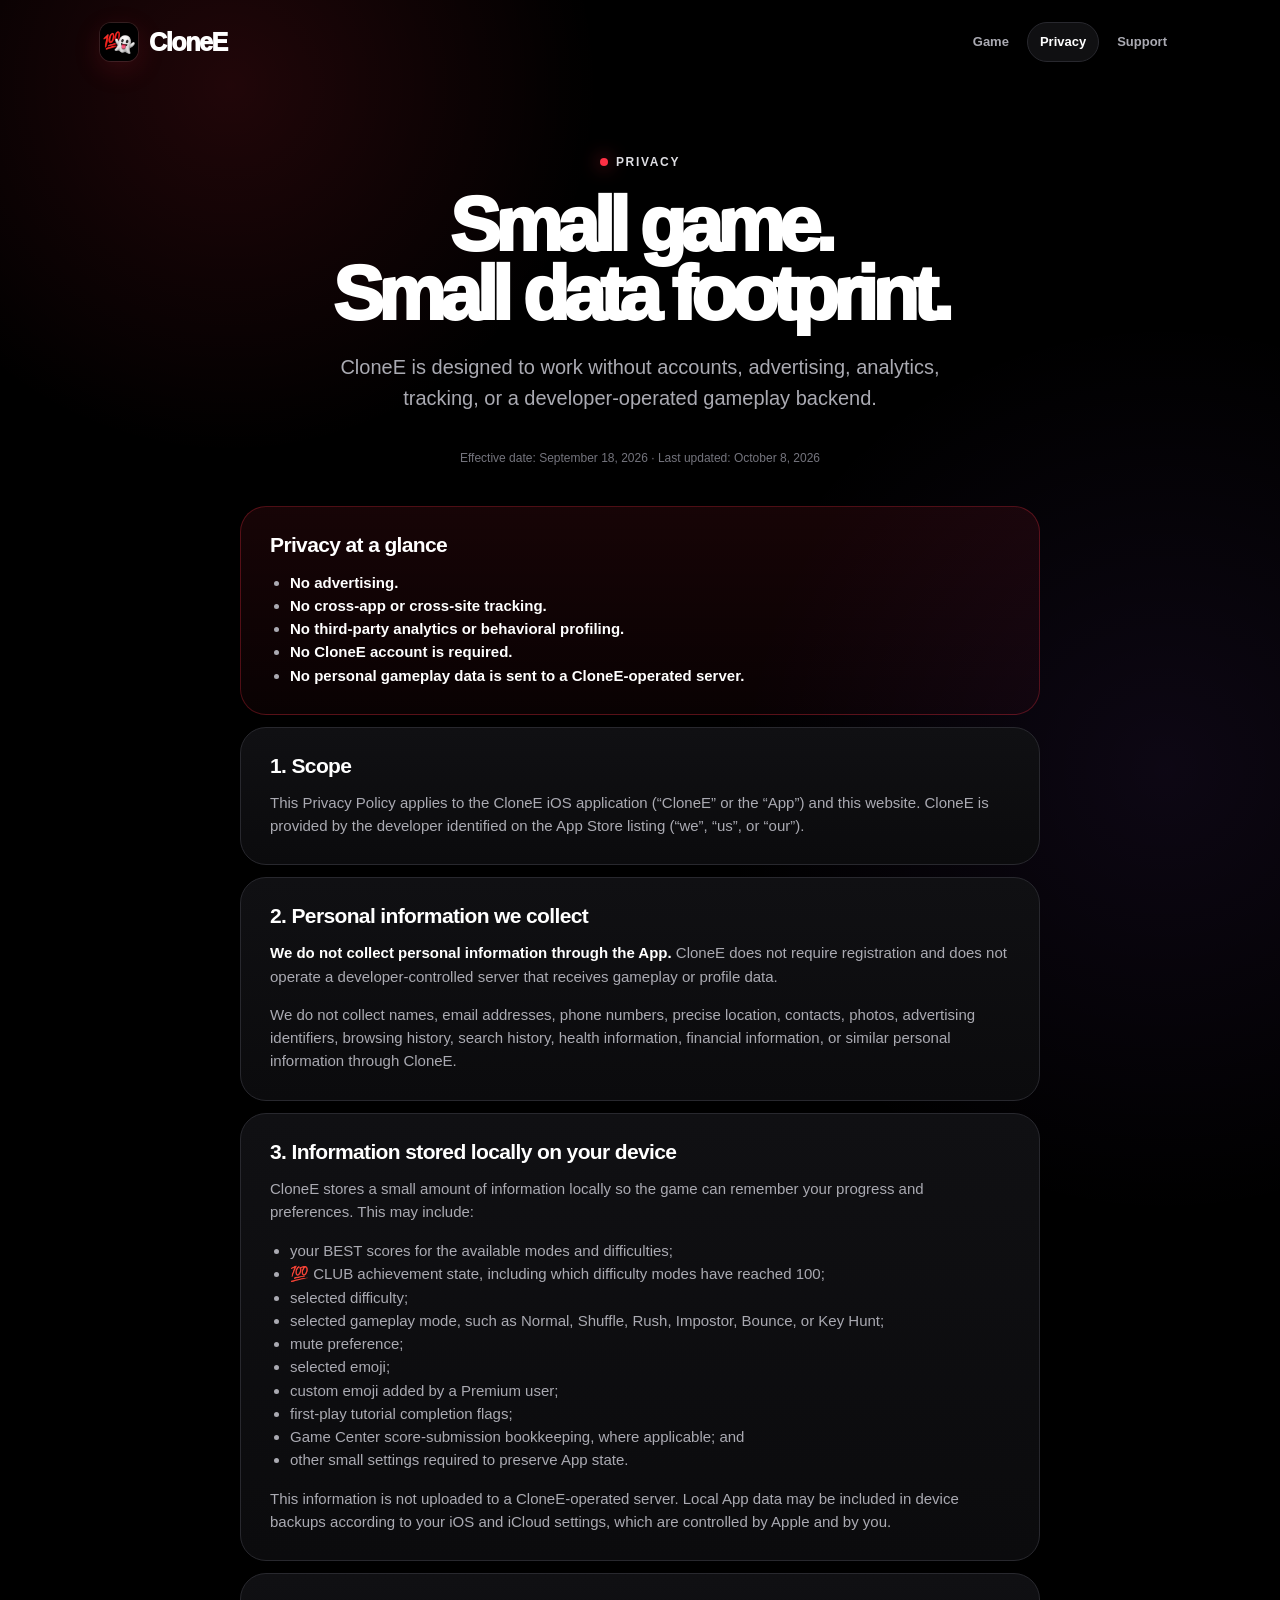
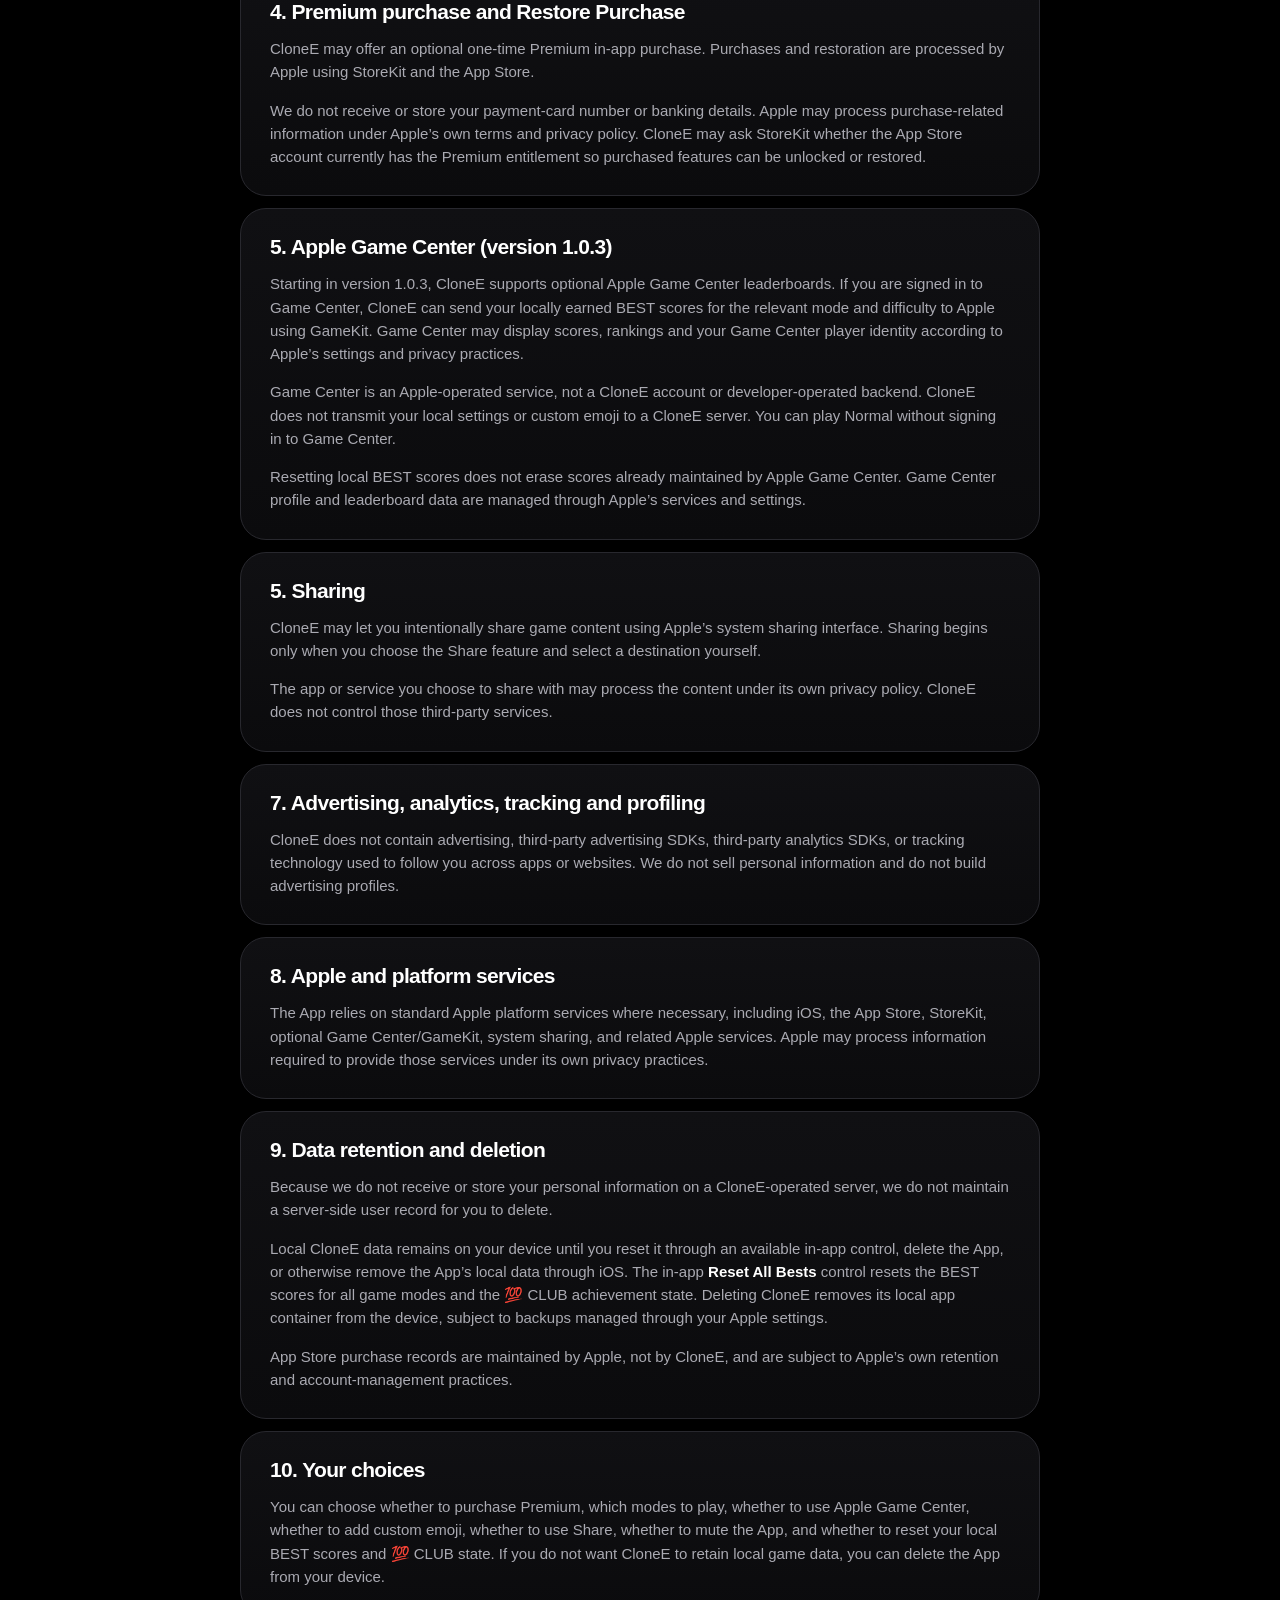
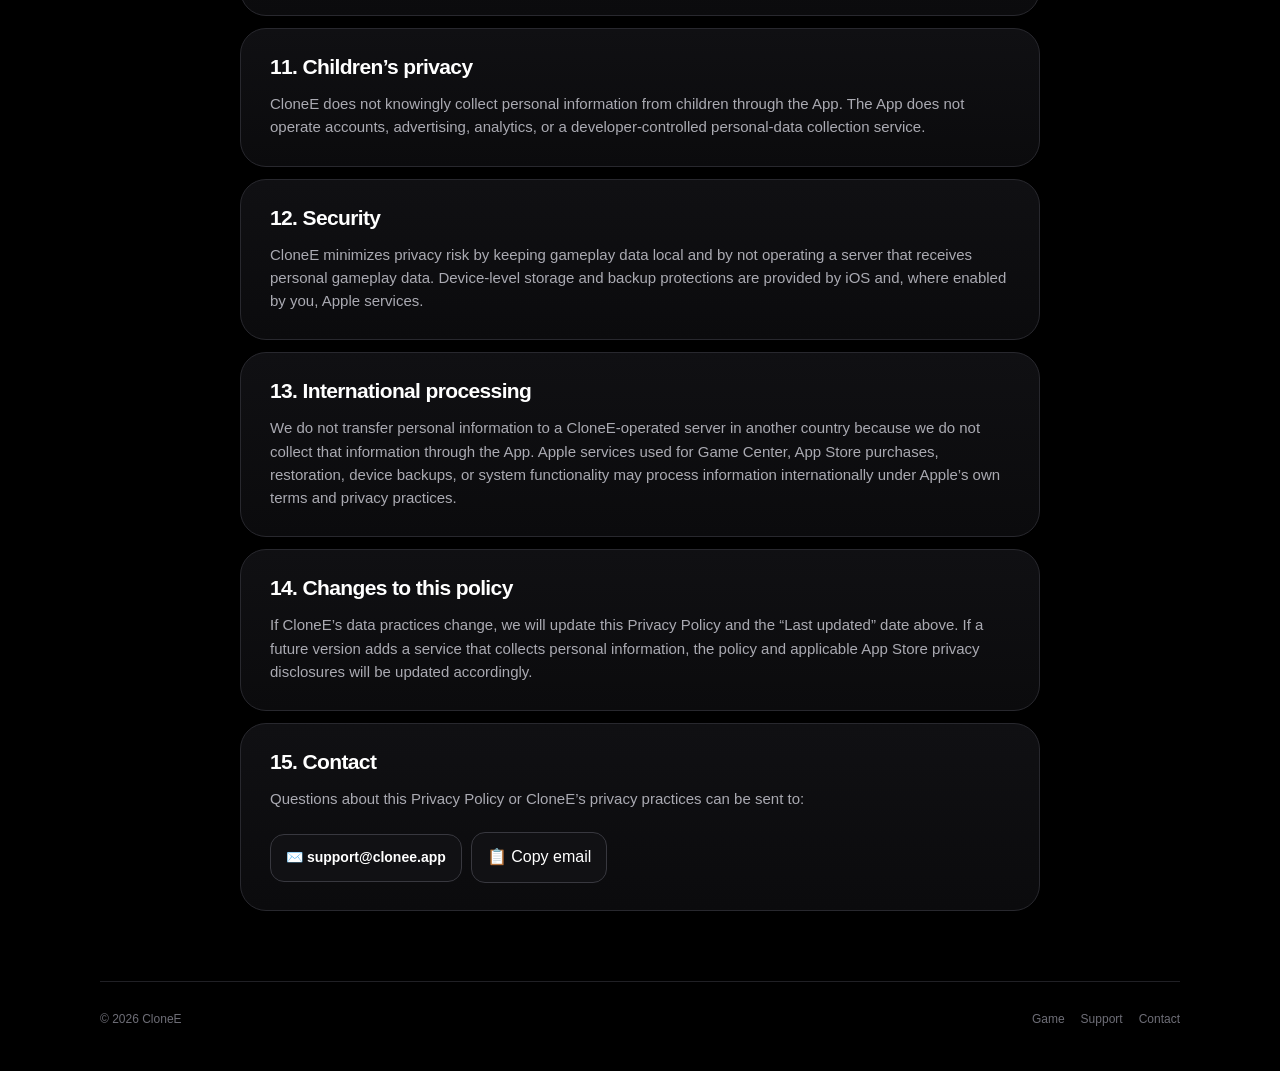
==== commit f29fb332: "Polish Game Center privacy disclosure structure" ====
--- a/privacy.html
+++ b/privacy.html
@@ -73,7 +73,7 @@
         <li>mute preference;</li>
         <li>selected emoji;</li>
         <li>custom emoji added by a Premium user;</li>
-        <li>first-play tutorial completion flags; and</li>
+        <li>first-play tutorial completion flags;</li>
         <li>Game Center score-submission bookkeeping, where applicable; and</li>
         <li>other small settings required to preserve App state.</li>
       </ul>
@@ -87,7 +87,7 @@
     </section>
 
     <section class="content-card">
-      <h2>6. Apple Game Center (version 1.0.3)</h2>
+      <h2>5. Apple Game Center (version 1.0.3)</h2>
       <p>Starting in version 1.0.3, CloneE supports optional Apple Game Center leaderboards. If you are signed in to Game Center, CloneE can send your locally earned BEST scores for the relevant mode and difficulty to Apple using GameKit. Game Center may display scores, rankings and your Game Center player identity according to Apple’s settings and privacy practices.</p>
       <p>Game Center is an Apple-operated service, not a CloneE account or developer-operated backend. CloneE does not transmit your local settings or custom emoji to a CloneE server. You can play Normal without signing in to Game Center.</p>
       <p>Resetting local BEST scores does not erase scores already maintained by Apple Game Center. Game Center profile and leaderboard data are managed through Apple’s services and settings.</p>
--- a/styles.css
+++ b/styles.css
@@ -72,6 +72,9 @@
 .target{position:absolute;right:13%;bottom:16%;font-size:56px;display:grid;place-items:center;width:90px;height:90px;border-radius:50%;background:rgba(255,48,69,.08);box-shadow:0 0 0 2px rgba(255,48,69,.85),0 0 44px rgba(255,48,69,.24)}
 .game-caption{position:absolute;bottom:24px;left:0;right:0;text-align:center;color:#676771;font-size:11px;font-weight:850;letter-spacing:.15em;text-transform:uppercase}
 
+.release-note{max-width:570px;margin:17px 0 0;padding:11px 14px;border:1px solid rgba(255,255,255,.13);border-radius:12px;color:#bdbdc5;background:rgba(255,255,255,.035);font-size:13px}
+.release-note strong{color:#fff}
+
 .section{padding:92px 0}
 .section-head{max-width:700px;margin-bottom:34px}
 .section-kicker{color:var(--red);font-size:12px;font-weight:900;letter-spacing:.14em;text-transform:uppercase}
@@ -83,6 +86,21 @@
 .step-number{color:#5f5f68;font-size:11px;font-weight:900;letter-spacing:.14em}
 .step h3{margin:7px 0 8px;font-size:22px;letter-spacing:-.035em}
 .step p{margin:0;color:var(--muted);font-size:14px}
+
+.mode-grid{display:grid;grid-template-columns:repeat(3,minmax(0,1fr));gap:14px}
+.mode-card{display:flex;flex-direction:column;min-height:220px;padding:25px;border:1px solid var(--line);border-radius:26px;background:linear-gradient(180deg,#101013,#09090b)}
+.mode-card-top{display:flex;align-items:center;justify-content:space-between;gap:12px;font-size:31px;line-height:1}
+.mode-tier{display:inline-flex;align-items:center;padding:6px 9px;border-radius:999px;border:1px solid rgba(169,92,255,.3);font-size:10px;font-weight:850;letter-spacing:.02em;color:#c7afed;background:rgba(169,92,255,.07);white-space:nowrap}
+.mode-tier.free{color:#a9dec4;border-color:rgba(93,226,165,.25);background:rgba(93,226,165,.07)}
+.mode-card h3{margin:25px 0 8px;font-size:23px;font-weight:850;letter-spacing:-.035em}
+.mode-card p{margin:0;color:var(--muted);font-size:14px}
+.modes-footnote{margin:20px 0 0;color:var(--dim);font-size:13px}
+.game-center-block{display:grid;grid-template-columns:1.5fr .5fr;align-items:center;gap:32px;padding:38px;border:1px solid rgba(255,255,255,.13);border-radius:32px;background:radial-gradient(circle at 85% 40%,rgba(255,255,255,.045),transparent 22rem),#0b0b0d}
+.game-center-block h2{font-size:clamp(33px,5vw,54px)}
+.leaderboard-visual{display:flex;flex-direction:column;align-items:center;justify-content:center;min-height:178px;border:1px solid #303037;border-radius:26px;background:#101013;text-align:center}
+.leaderboard-number{font-size:72px;font-weight:900;letter-spacing:-.08em;line-height:1}
+.leaderboard-caption{font-size:14px;font-weight:850;color:#fff}
+.leaderboard-detail{margin:7px 12px 0;font-size:11px;color:var(--dim)}
 
 .club{position:relative;overflow:hidden;border:1px solid rgba(255,48,69,.26);border-radius:38px;background:radial-gradient(circle at 84% 18%,rgba(255,48,69,.22),transparent 25rem),linear-gradient(135deg,#151013,#0a090b 58%);padding:45px;display:grid;grid-template-columns:1fr auto;gap:28px;align-items:center}
 .club-mark{font-size:clamp(78px,13vw,150px);line-height:1;filter:drop-shadow(0 17px 35px rgba(255,48,69,.20));transform:rotate(-5deg)}
@@ -133,6 +151,8 @@
   .hero-copy{text-align:center}.hero-copy .lead{margin-left:auto;margin-right:auto}.actions{justify-content:center}
   .hero-art{min-height:430px}.game-card{width:min(88%,400px)}.icon-wrap{right:8%;width:145px}
   .steps{grid-template-columns:1fr}.step{min-height:0}.step-emoji{margin-bottom:24px}
+  .mode-grid{grid-template-columns:repeat(2,minmax(0,1fr))}
+  .game-center-block{grid-template-columns:1fr}.leaderboard-visual{min-height:140px}
   .split{grid-template-columns:1fr}
   .club{grid-template-columns:1fr;text-align:center}.club-mark{grid-row:1;margin:auto}.mode-row{justify-content:center}
 }
@@ -145,6 +165,10 @@
   .target{width:76px;height:76px;font-size:48px}
   .section{padding:68px 0}.club{padding:30px 20px;border-radius:30px}.club-mark{font-size:100px}
   .feature-card,.step,.content-card{border-radius:23px;padding:23px 21px}
+  .release-note{margin-left:auto;margin-right:auto}
+  .mode-grid{grid-template-columns:1fr}
+  .mode-card{min-height:0;border-radius:23px}
+  .game-center-block{padding:24px;border-radius:24px}
   .page-hero{padding-top:45px}.page-hero h1{font-size:50px}.meta{margin-bottom:28px}
 }
 @media(prefers-reduced-motion:reduce){html{scroll-behavior:auto}*{transition:none!important;animation:none!important}}
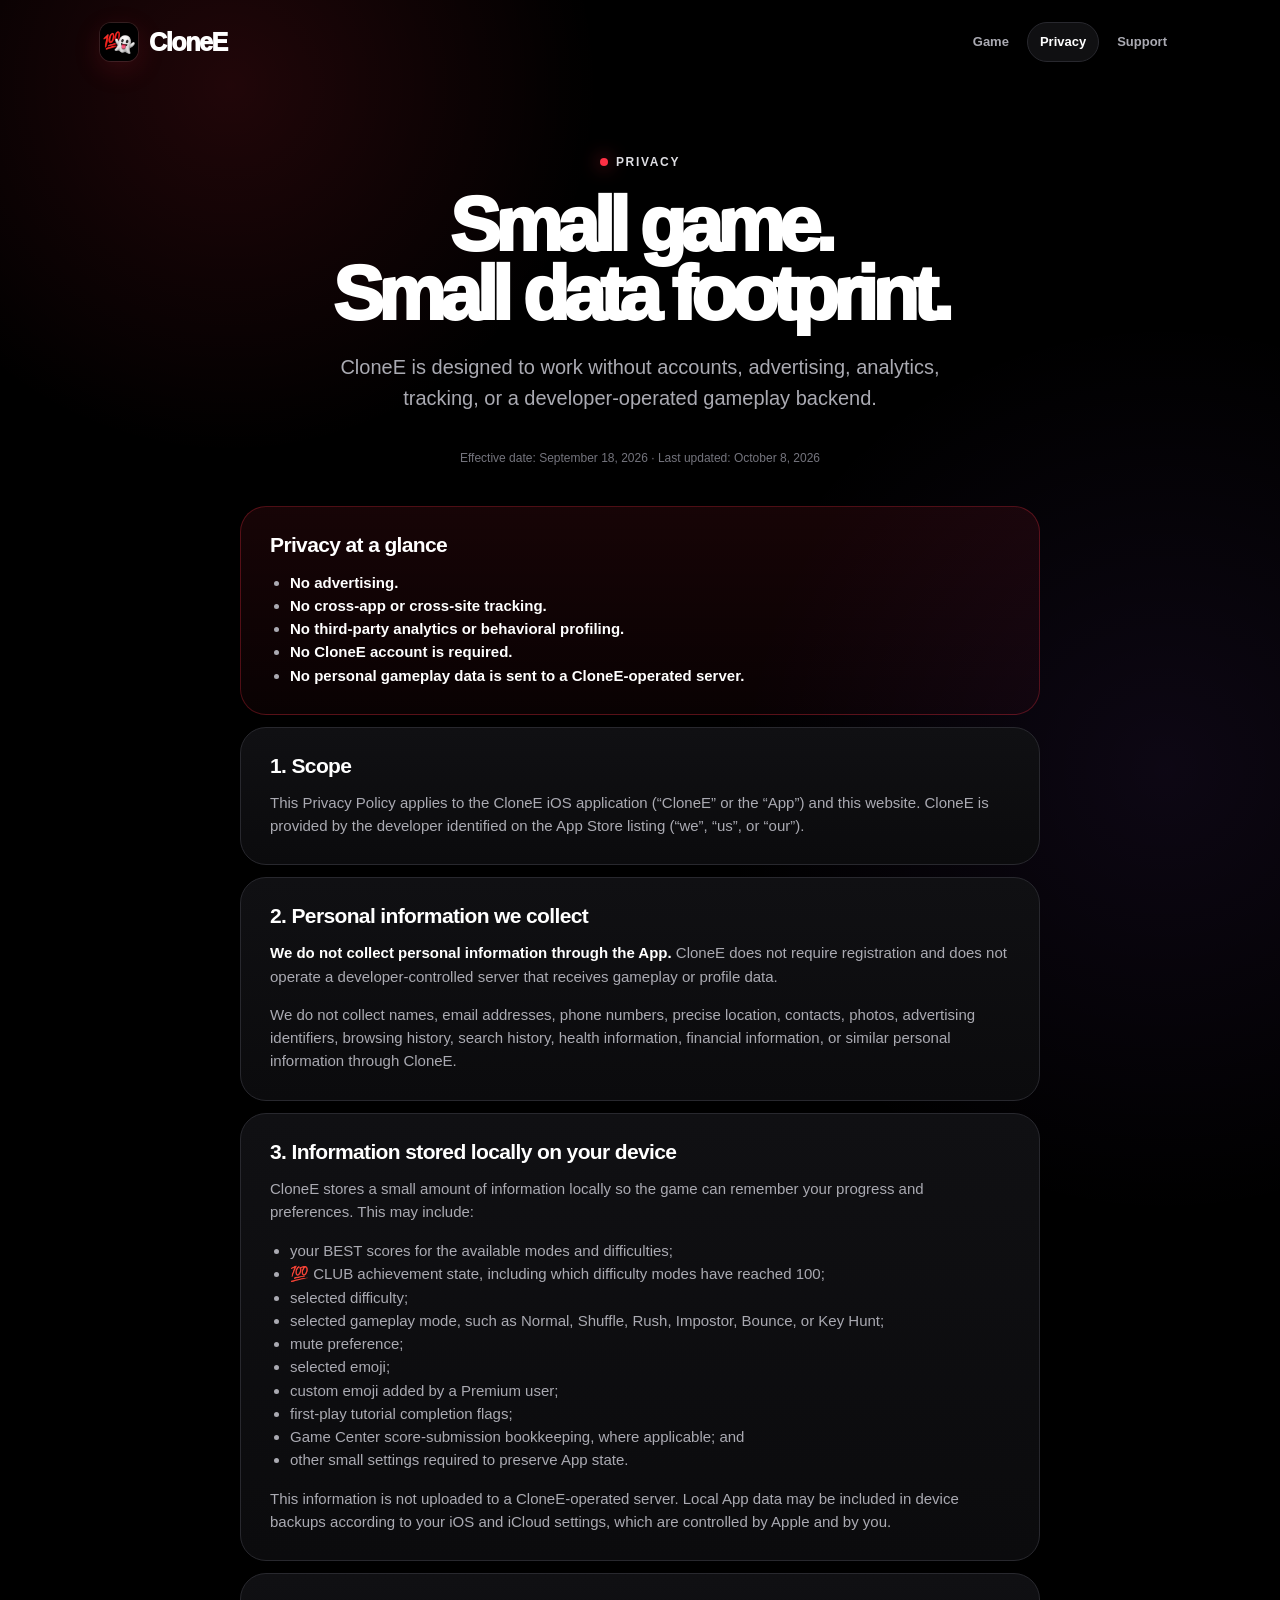
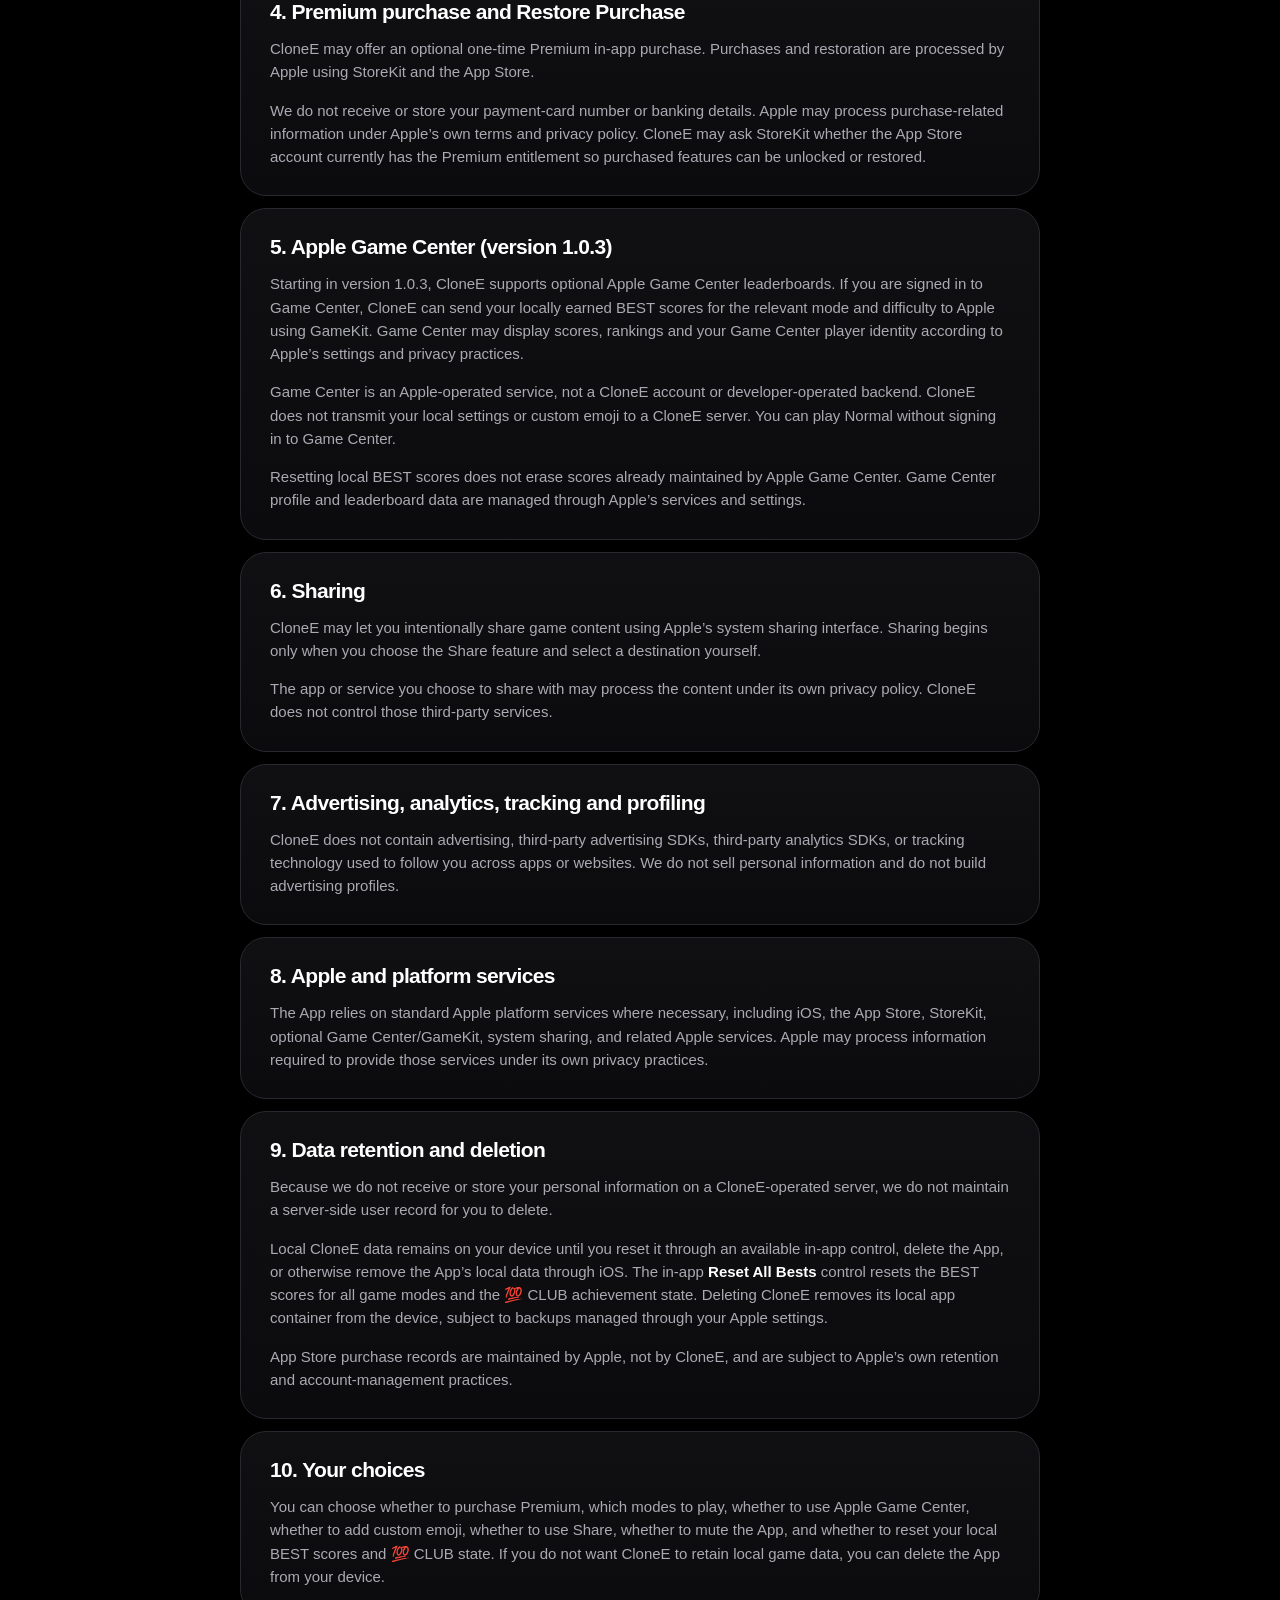
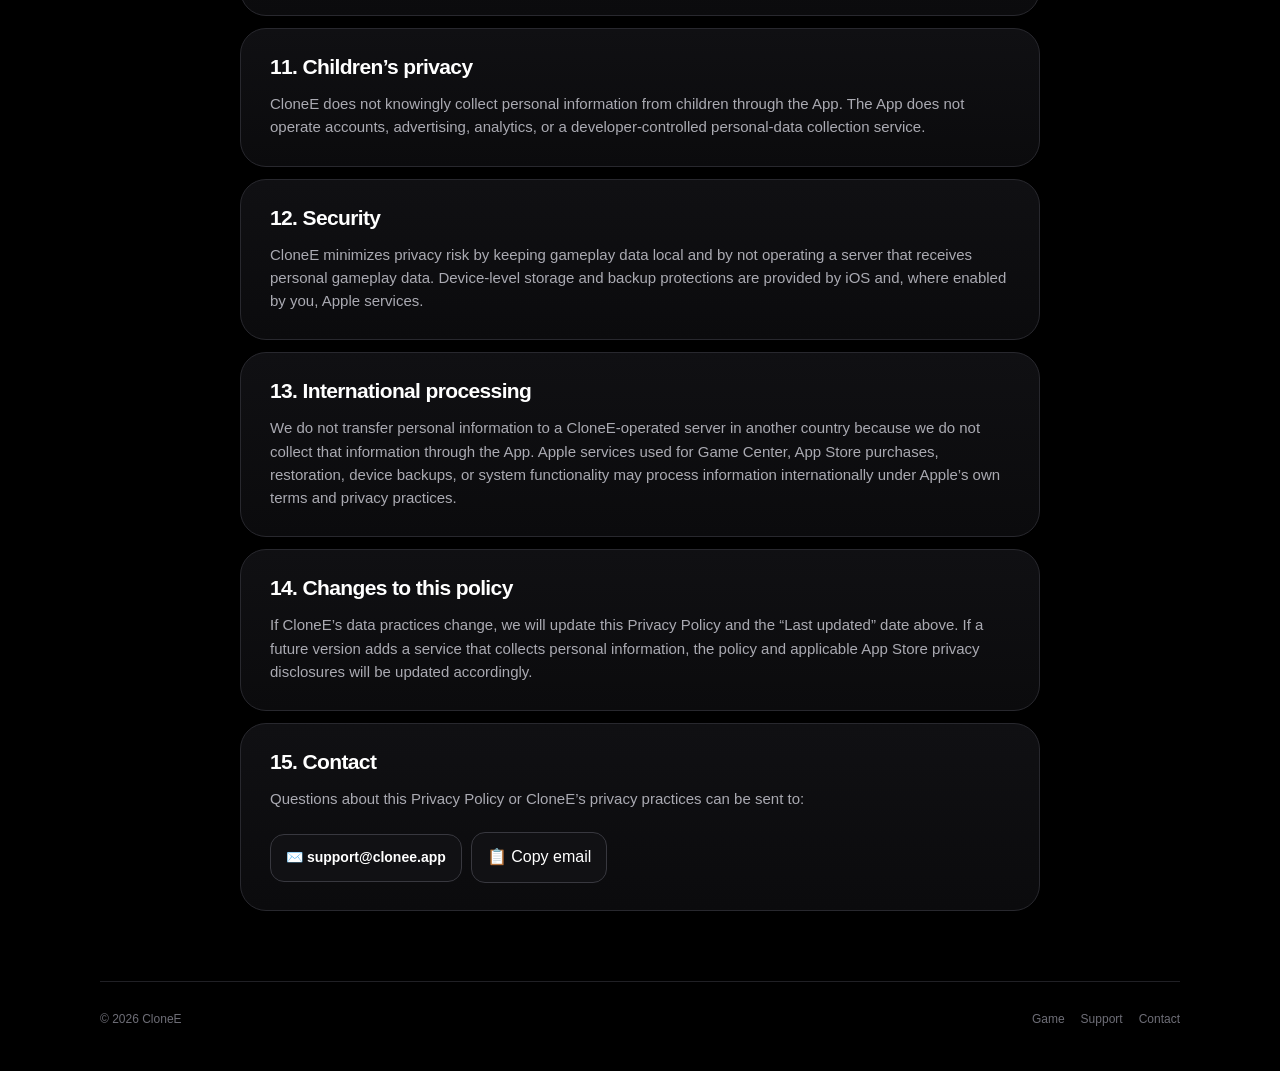
==== commit b29fe719: "Correct privacy section numbering" ====
--- a/privacy.html
+++ b/privacy.html
@@ -94,7 +94,7 @@
     </section>
 
     <section class="content-card">
-      <h2>5. Sharing</h2>
+      <h2>6. Sharing</h2>
       <p>CloneE may let you intentionally share game content using Apple’s system sharing interface. Sharing begins only when you choose the Share feature and select a destination yourself.</p>
       <p>The app or service you choose to share with may process the content under its own privacy policy. CloneE does not control those third-party services.</p>
     </section>
--- a/styles.css
+++ b/styles.css
@@ -69,7 +69,7 @@
 .clone.c3{left:24%;top:45%;transform:rotate(15deg)}
 .clone.c4{right:22%;top:55%;transform:rotate(-13deg)}
 .clone.c5{left:13%;bottom:17%;transform:rotate(7deg)}
-.target{position:absolute;right:13%;bottom:16%;font-size:56px;display:grid;place-items:center;width:90px;height:90px;border-radius:50%;background:rgba(255,48,69,.08);box-shadow:0 0 0 2px rgba(255,48,69,.85),0 0 44px rgba(255,48,69,.24)}
+.target{position:absolute;right:13%;bottom:16%;font-size:56px;display:grid;place-items:center;width:90px;height:90px}
 .game-caption{position:absolute;bottom:24px;left:0;right:0;text-align:center;color:#676771;font-size:11px;font-weight:850;letter-spacing:.15em;text-transform:uppercase}
 
 .release-note{max-width:570px;margin:17px 0 0;padding:11px 14px;border:1px solid rgba(255,255,255,.13);border-radius:12px;color:#bdbdc5;background:rgba(255,255,255,.035);font-size:13px}
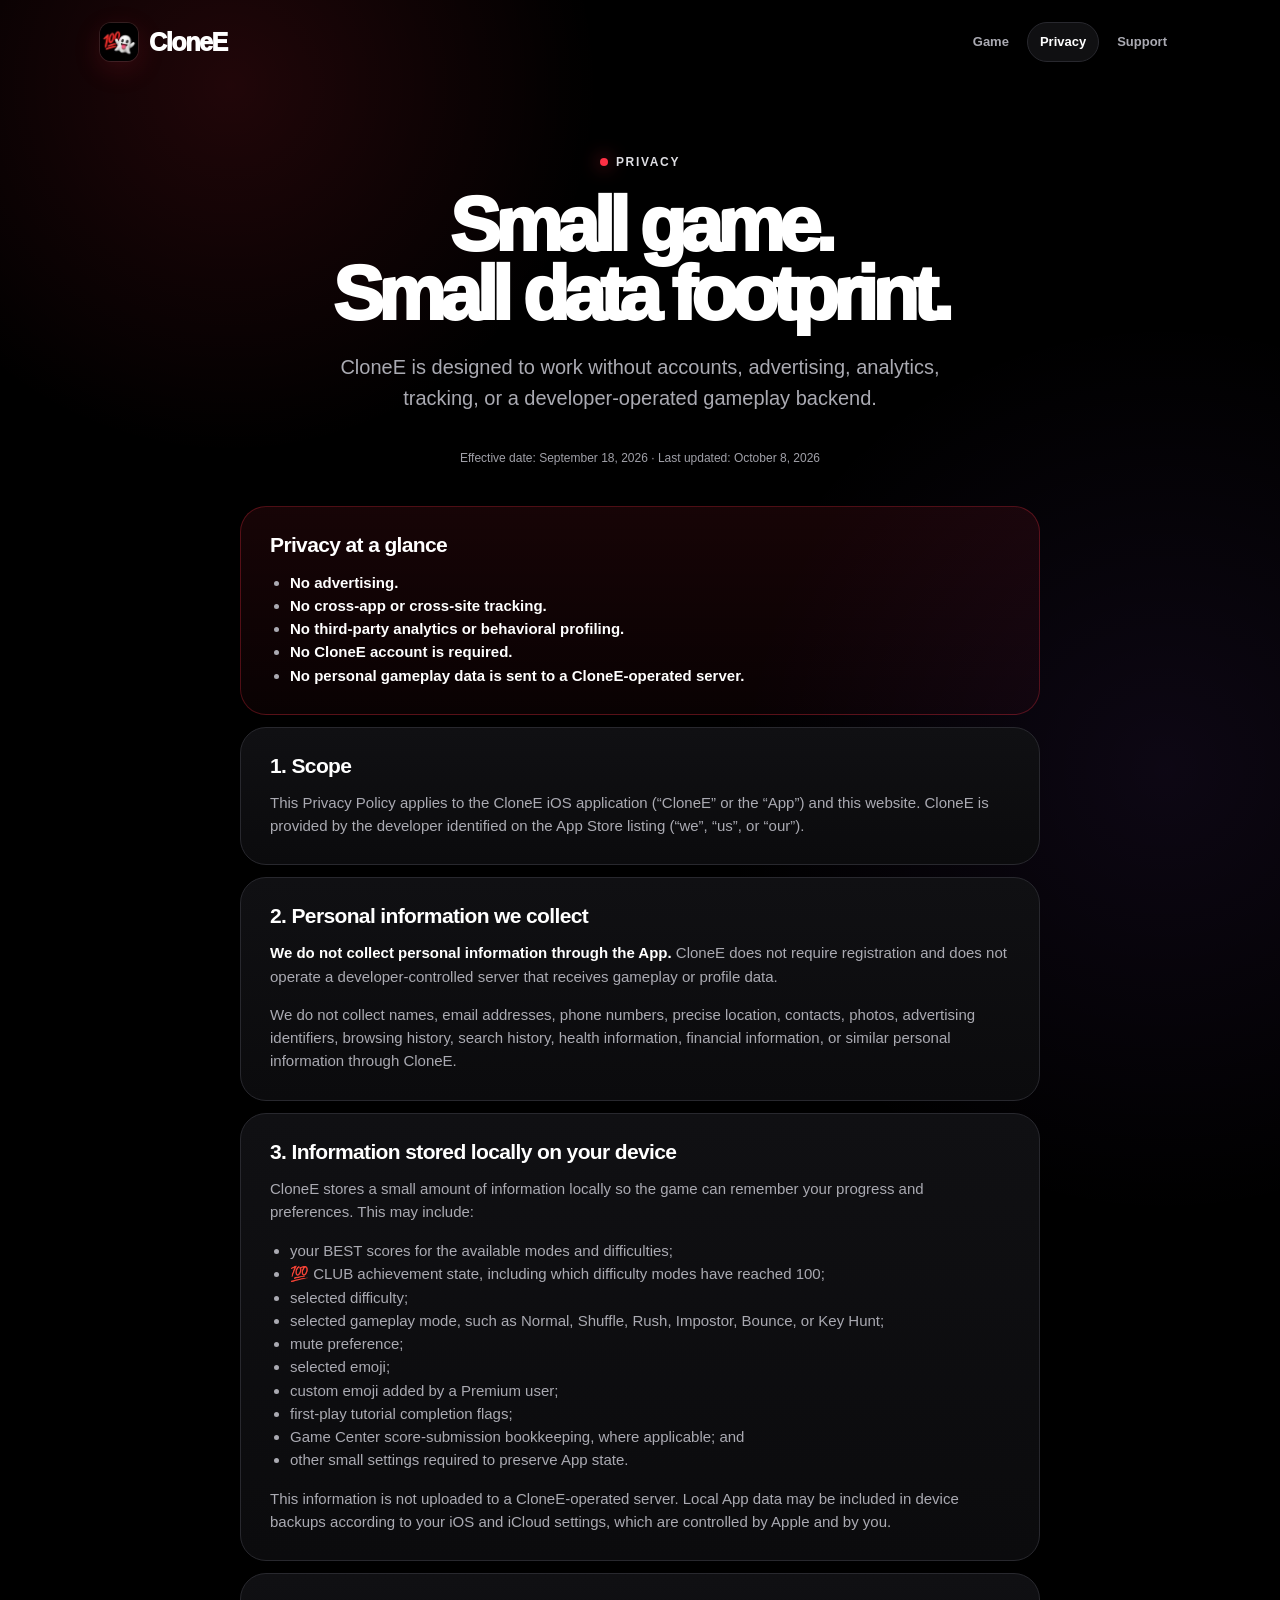
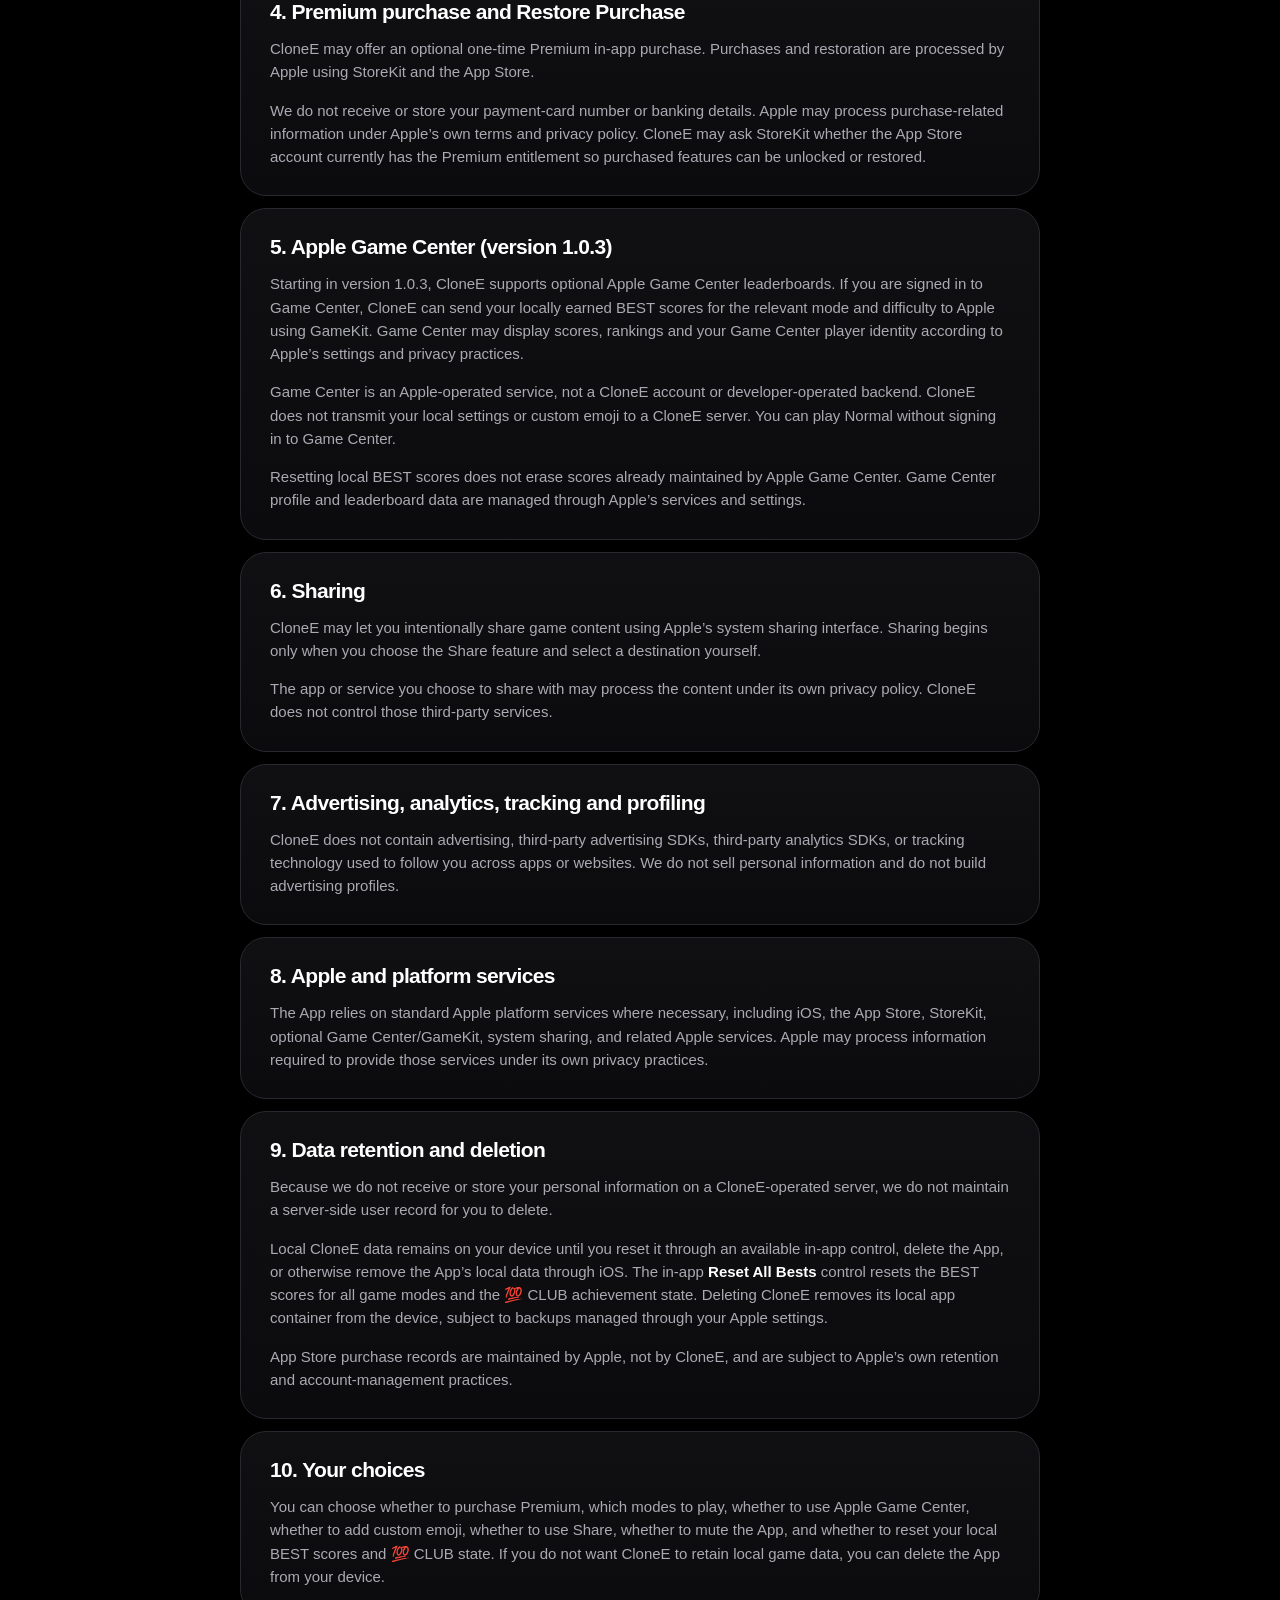
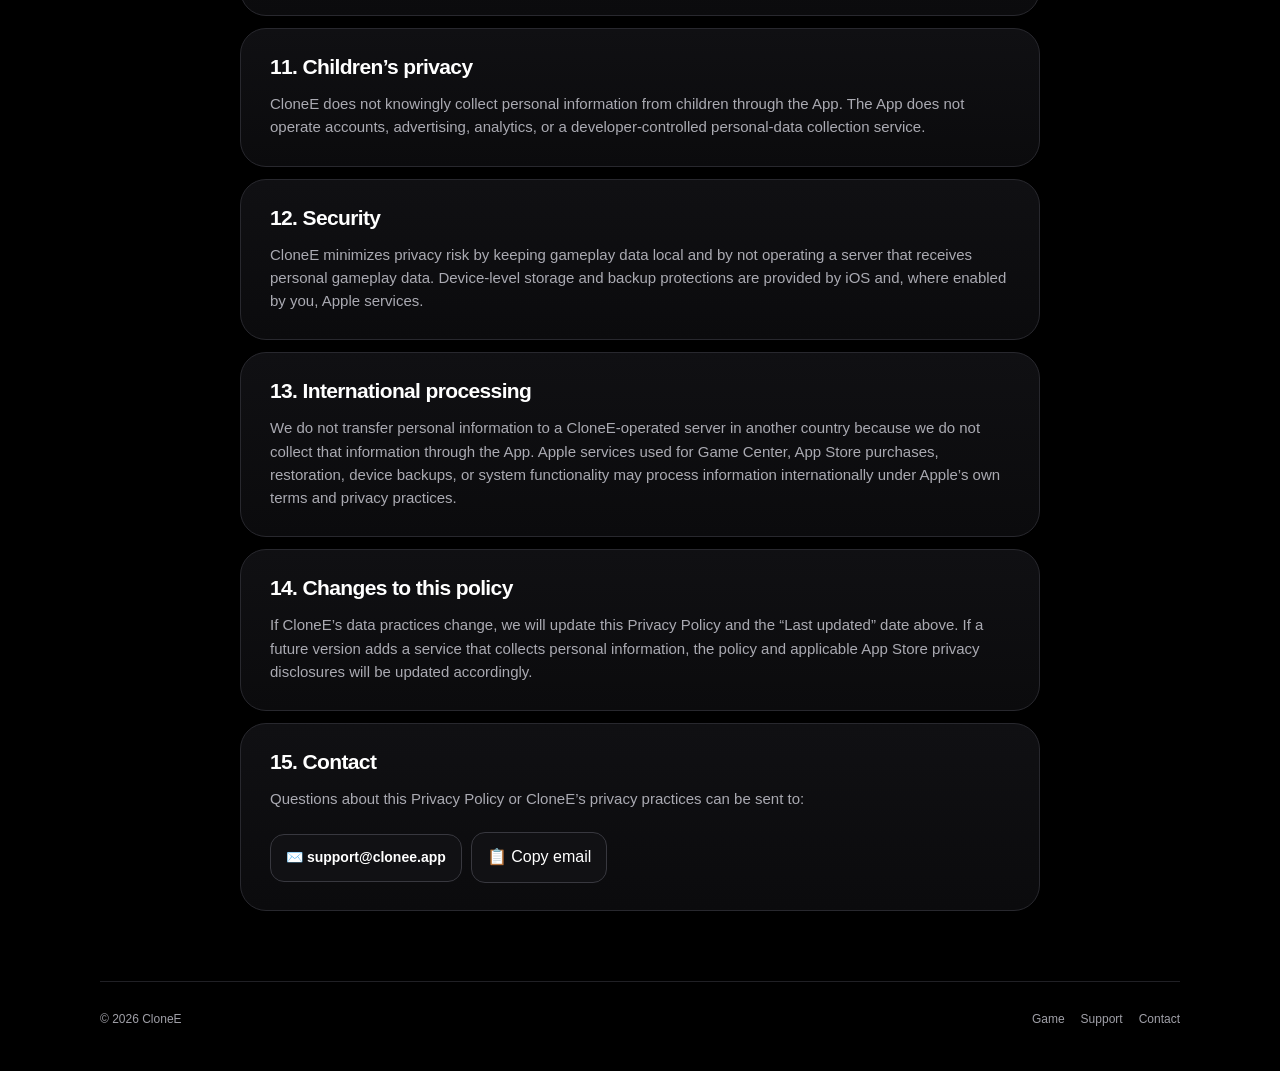
==== commit 77151f55: "Optimize website icons with responsive WebP assets" ====
--- a/privacy.html
+++ b/privacy.html
@@ -4,7 +4,7 @@
   <meta charset="utf-8">
   <meta name="viewport" content="width=device-width,initial-scale=1,viewport-fit=cover">
   <meta name="theme-color" content="#000000">
-  <meta name="description" content="CloneE Privacy Policy: no CloneE account, ads, tracking or analytics. Settings and scores are stored locally; Game Center scores use Apple services in version 1.0.3.">
+  <meta name="description" content="CloneE Privacy Policy: no CloneE account, ads, tracking or analytics. Settings and scores are stored locally; optional Game Center scores use Apple services.">
   <link rel="canonical" href="https://clonee.app/privacy.html">
   <meta property="og:title" content="Privacy Policy — CloneE">
   <meta property="og:description" content="Learn how CloneE keeps its data footprint small, with no accounts, ads, tracking, or third-party analytics.">
@@ -20,12 +20,12 @@
 <body>
 <a class="skip-link" href="#main">Skip to content</a>
 <header class="shell topbar">
-  <a class="brand" href="index.html" aria-label="CloneE home">
-    <img class="brand-icon" src="assets/app-icon.png" alt="">
+  <a class="brand" href="/" aria-label="CloneE home">
+    <img class="brand-icon" src="assets/app-icon-80.webp" width="38" height="38" alt="">
     <span>CloneE</span>
   </a>
   <nav class="nav" aria-label="Main navigation">
-    <a href="index.html">Game</a>
+    <a href="/">Game</a>
     <a href="privacy.html" aria-current="page">Privacy</a>
     <a href="support.html">Support</a>
   </nav>
@@ -155,7 +155,7 @@
 <footer class="shell footer">
   <span>© 2026 CloneE</span>
   <span class="footer-links">
-    <a href="index.html">Game</a>
+    <a href="/">Game</a>
     <a href="support.html">Support</a>
     <a href="mailto:support@clonee.app">Contact</a>
   </span>
--- a/styles.css
+++ b/styles.css
@@ -5,7 +5,7 @@
   --surface-3:#17171b;
   --text:#fff;
   --muted:#aaaab2;
-  --dim:#74747d;
+  --dim:#a0a0a8;
   --line:#28282e;
   --red:#ff3045;
   --orange:#ff8a1f;
@@ -53,7 +53,7 @@
 .button{display:inline-flex;align-items:center;justify-content:center;min-height:50px;padding:0 18px;border-radius:15px;text-decoration:none;font-weight:900;font-size:14px;border:1px solid transparent}
 .button.primary{background:#fff;color:#050505}
 .button.primary:hover{background:#eee}
-.button.coming{background:linear-gradient(135deg,var(--red),#ff5a34);color:#fff;box-shadow:0 16px 44px rgba(255,48,69,.18);cursor:pointer}
+.button.coming{background:linear-gradient(135deg,#b91b30,#af341c);color:#fff;box-shadow:0 16px 44px rgba(255,48,69,.18);cursor:pointer}
 .button.secondary{background:#101012;border-color:var(--line);color:#fff}
 .micro{margin-top:13px;color:var(--dim);font-size:12px;font-weight:700}
 
@@ -61,7 +61,7 @@
 .icon-wrap{position:absolute;right:2%;top:0;width:min(42%,190px);z-index:3;transform:rotate(4deg)}
 .app-icon{width:100%;border-radius:24%;box-shadow:0 26px 90px rgba(255,48,69,.20),0 0 0 1px rgba(255,255,255,.09)}
 .game-card{position:relative;width:min(100%,430px);aspect-ratio:.79;border:1px solid #222228;border-radius:44px;background:linear-gradient(180deg,#0b0b0e,#050506);overflow:hidden;box-shadow:0 35px 110px rgba(0,0,0,.7),inset 0 0 0 1px rgba(255,255,255,.025);transform:rotate(-2deg)}
-.game-score{position:absolute;top:29px;left:0;right:0;text-align:center;font-size:15px;color:#8e8e98;font-weight:850;letter-spacing:.08em}
+.game-score{position:absolute;top:29px;left:0;right:0;text-align:center;font-size:15px;color:#b4b4bc;font-weight:850;letter-spacing:.08em}
 .game-score strong{color:#fff;font-size:29px;display:block;letter-spacing:-.04em;margin-top:-3px}
 .clone{position:absolute;font-size:clamp(29px,5vw,42px);filter:saturate(.95)}
 .clone.c1{left:12%;top:19%;transform:rotate(-12deg)}
@@ -70,7 +70,7 @@
 .clone.c4{right:22%;top:55%;transform:rotate(-13deg)}
 .clone.c5{left:13%;bottom:17%;transform:rotate(7deg)}
 .target{position:absolute;right:13%;bottom:16%;font-size:56px;display:grid;place-items:center;width:90px;height:90px}
-.game-caption{position:absolute;bottom:24px;left:0;right:0;text-align:center;color:#676771;font-size:11px;font-weight:850;letter-spacing:.15em;text-transform:uppercase}
+.game-caption{position:absolute;bottom:24px;left:0;right:0;text-align:center;color:#b1b1b9;font-size:11px;font-weight:850;letter-spacing:.15em;text-transform:uppercase}
 
 .release-note{max-width:570px;margin:17px 0 0;padding:11px 14px;border:1px solid rgba(255,255,255,.13);border-radius:12px;color:#bdbdc5;background:rgba(255,255,255,.035);font-size:13px}
 .release-note strong{color:#fff}
@@ -83,7 +83,7 @@
 .steps{display:grid;grid-template-columns:repeat(3,1fr);gap:14px}
 .step{min-height:230px;padding:26px;border:1px solid var(--line);border-radius:30px;background:linear-gradient(180deg,#121216,#0a0a0c)}
 .step-emoji{font-size:35px;line-height:1;margin-bottom:46px}
-.step-number{color:#5f5f68;font-size:11px;font-weight:900;letter-spacing:.14em}
+.step-number{color:#aaaab2;font-size:11px;font-weight:900;letter-spacing:.14em}
 .step h3{margin:7px 0 8px;font-size:22px;letter-spacing:-.035em}
 .step p{margin:0;color:var(--muted);font-size:14px}
 
@@ -106,7 +106,7 @@
 .club-mark{font-size:clamp(78px,13vw,150px);line-height:1;filter:drop-shadow(0 17px 35px rgba(255,48,69,.20));transform:rotate(-5deg)}
 .club h2{font-size:clamp(40px,6vw,68px)}
 .mode-row{display:flex;gap:8px;flex-wrap:wrap;margin-top:22px}
-.mode{padding:9px 12px;border-radius:999px;border:1px solid #37373d;color:#6f6f78;font-size:11px;font-weight:900;letter-spacing:.08em}
+.mode{padding:9px 12px;border-radius:999px;border:1px solid #55555d;color:#b4b4bd;font-size:11px;font-weight:900;letter-spacing:.08em}
 .mode.on{color:#fff;border-color:rgba(255,138,31,.5);background:rgba(255,138,31,.10)}
 
 .split{display:grid;grid-template-columns:1fr 1fr;gap:14px}
@@ -142,7 +142,7 @@
 .faq h3{margin-top:0}
 .faq + .faq{border-top:1px solid #25252b;padding-top:22px;margin-top:22px}
 
-.footer{display:flex;align-items:flex-start;justify-content:space-between;gap:20px;flex-wrap:wrap;border-top:1px solid #202025;padding:28px 0 42px;color:#6e6e77;font-size:12px}
+.footer{display:flex;align-items:flex-start;justify-content:space-between;gap:20px;flex-wrap:wrap;border-top:1px solid #202025;padding:28px 0 42px;color:#a0a0a8;font-size:12px}
 .footer-links{display:flex;gap:16px;flex-wrap:wrap}
 .footer a{text-decoration:none}.footer a:hover{color:#fff}
 
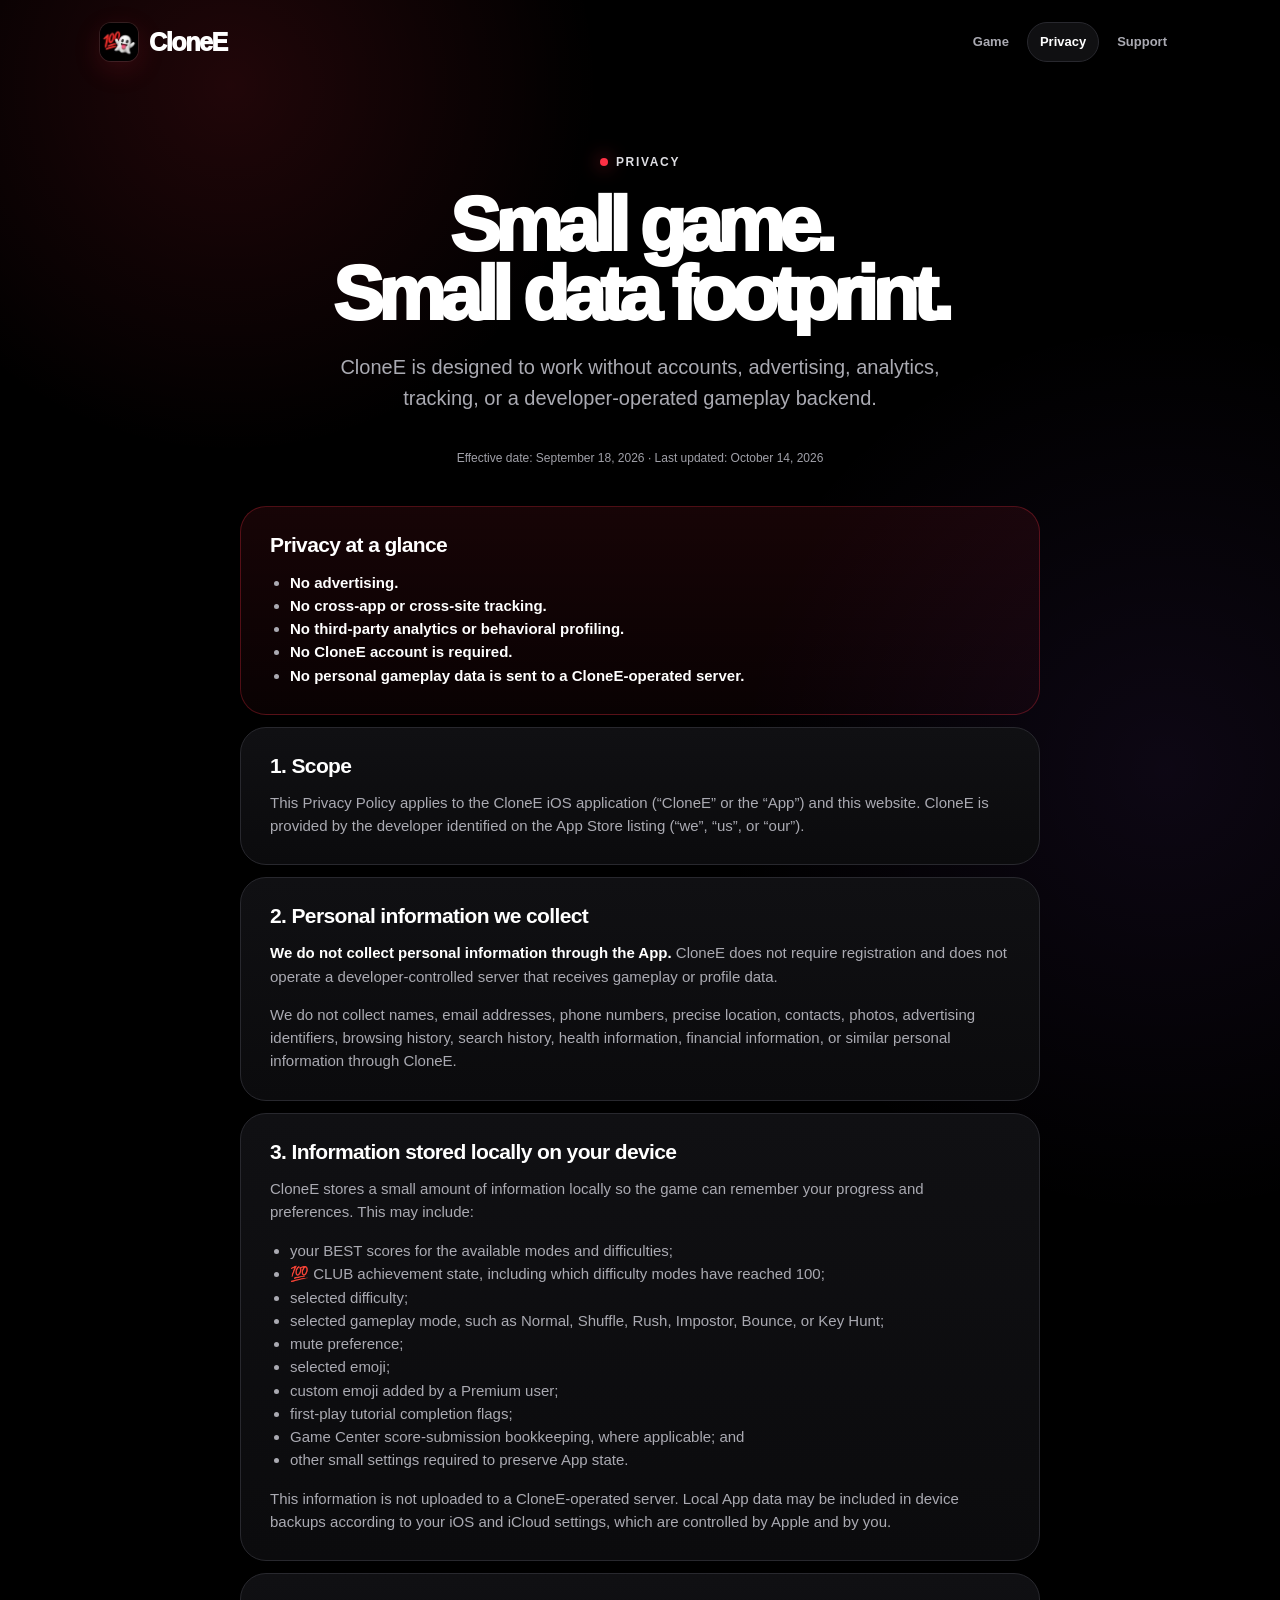
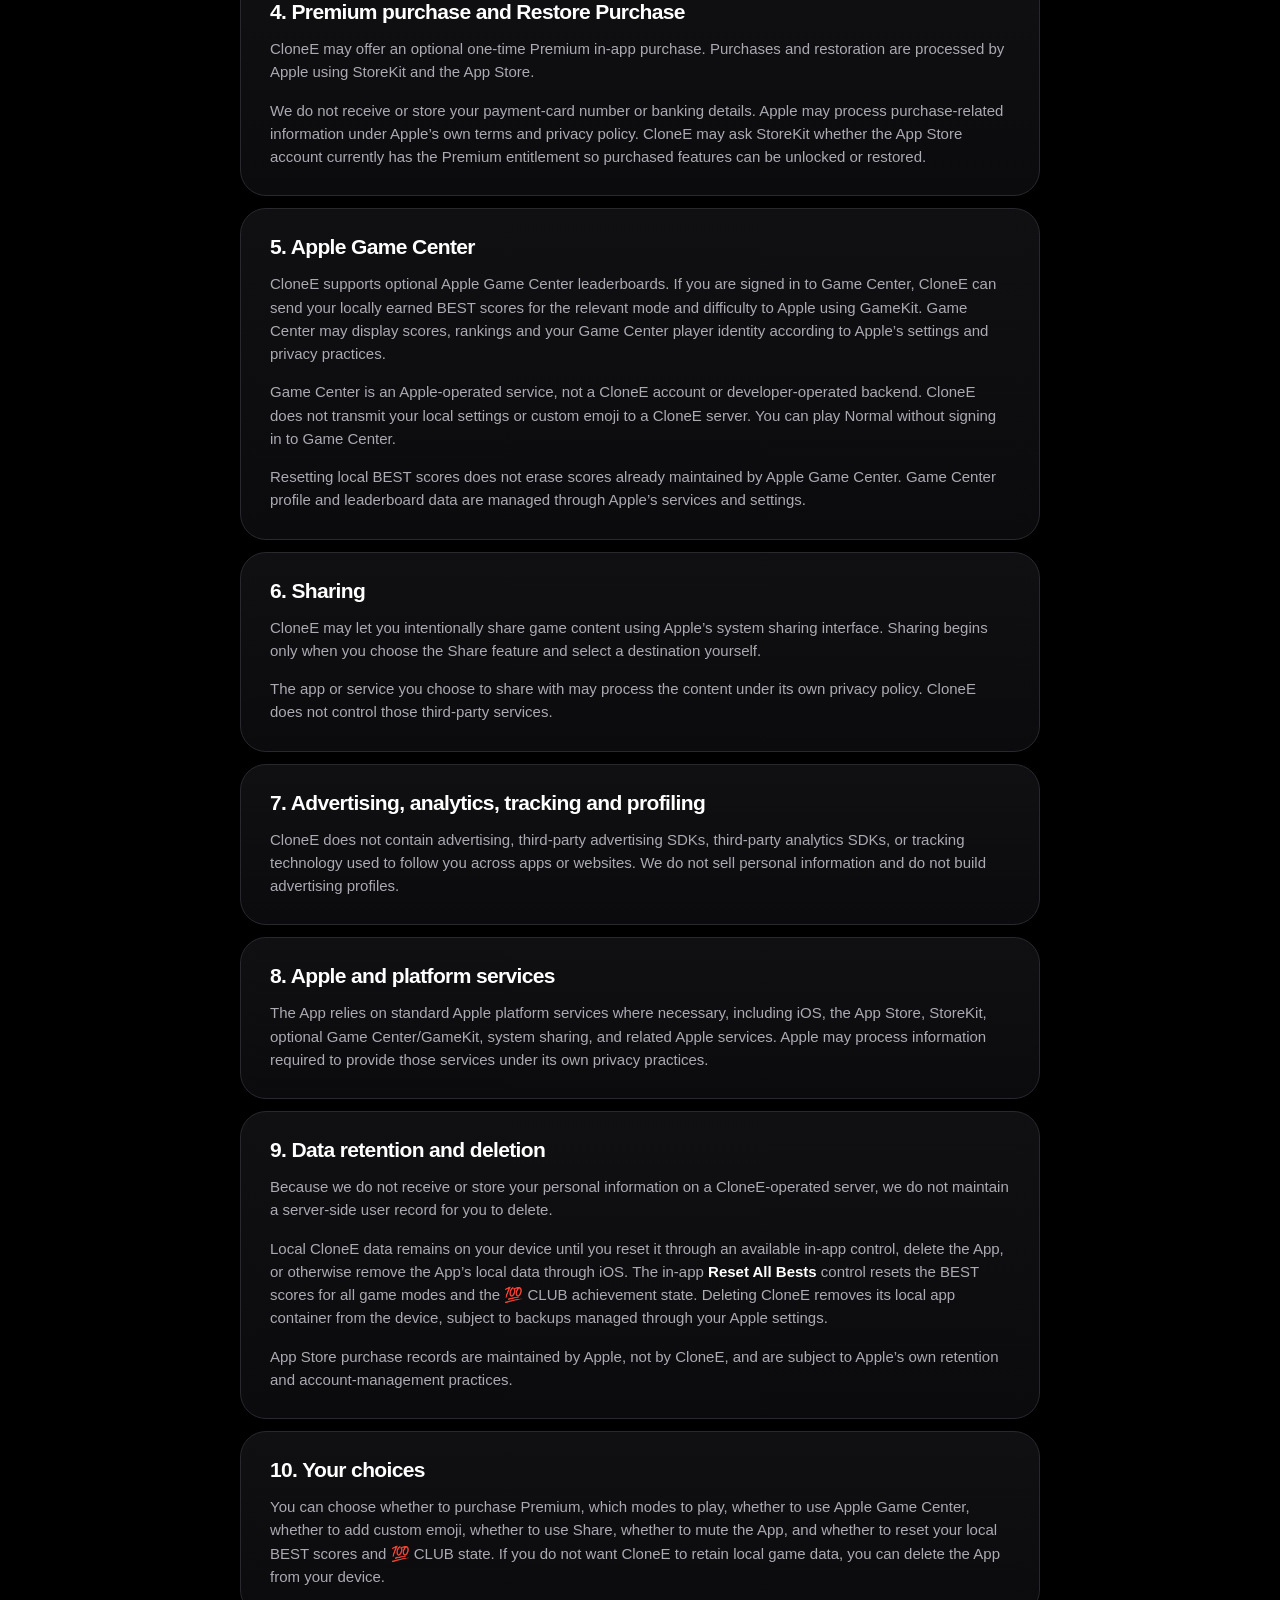
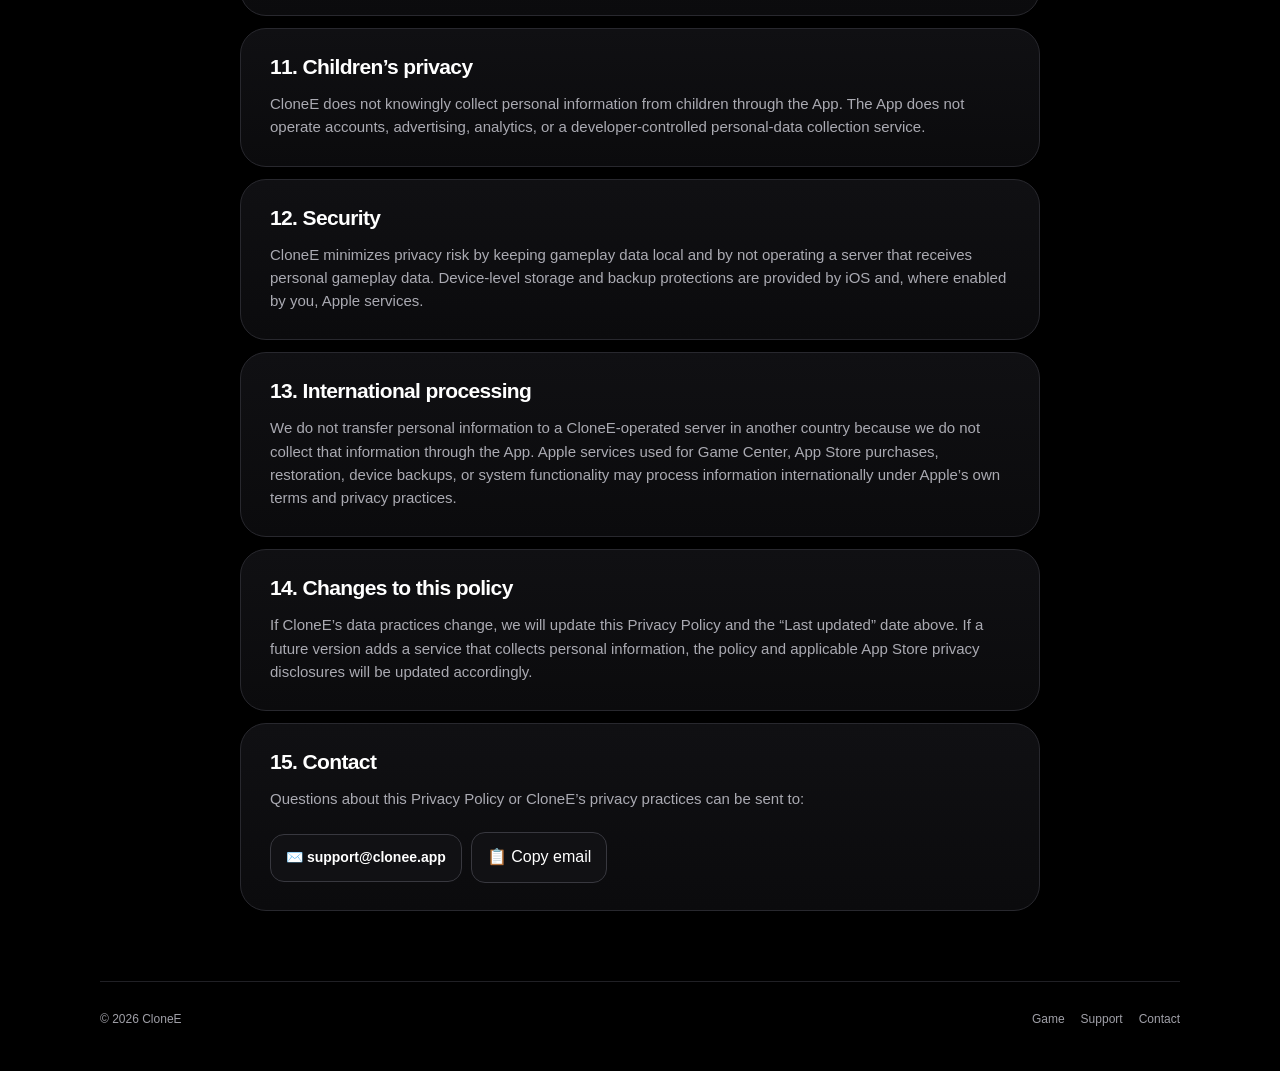
==== commit 63e5ed57: "Update privacy policy for live Game Center feature" ====
--- a/privacy.html
+++ b/privacy.html
@@ -37,7 +37,7 @@
     <h1>Small game.<br>Small data footprint.</h1>
     <p class="lead">CloneE is designed to work without accounts, advertising, analytics, tracking, or a developer-operated gameplay backend.</p>
   </section>
-  <p class="meta">Effective date: September 18, 2026 · Last updated: October 8, 2026</p>
+  <p class="meta">Effective date: September 18, 2026 · Last updated: October 14, 2026</p>
 
   <div class="content-stack">
     <section class="content-card highlight">
@@ -87,8 +87,8 @@
     </section>
 
     <section class="content-card">
-      <h2>5. Apple Game Center (version 1.0.3)</h2>
-      <p>Starting in version 1.0.3, CloneE supports optional Apple Game Center leaderboards. If you are signed in to Game Center, CloneE can send your locally earned BEST scores for the relevant mode and difficulty to Apple using GameKit. Game Center may display scores, rankings and your Game Center player identity according to Apple’s settings and privacy practices.</p>
+      <h2>5. Apple Game Center</h2>
+      <p>CloneE supports optional Apple Game Center leaderboards. If you are signed in to Game Center, CloneE can send your locally earned BEST scores for the relevant mode and difficulty to Apple using GameKit. Game Center may display scores, rankings and your Game Center player identity according to Apple’s settings and privacy practices.</p>
       <p>Game Center is an Apple-operated service, not a CloneE account or developer-operated backend. CloneE does not transmit your local settings or custom emoji to a CloneE server. You can play Normal without signing in to Game Center.</p>
       <p>Resetting local BEST scores does not erase scores already maintained by Apple Game Center. Game Center profile and leaderboard data are managed through Apple’s services and settings.</p>
     </section>
--- a/styles.css
+++ b/styles.css
@@ -59,7 +59,7 @@
 
 .hero-art{position:relative;min-height:480px;display:grid;place-items:center}
 .icon-wrap{position:absolute;right:2%;top:0;width:min(42%,190px);z-index:3;transform:rotate(4deg)}
-.app-icon{width:100%;border-radius:24%;box-shadow:0 26px 90px rgba(255,48,69,.20),0 0 0 1px rgba(255,255,255,.09)}
+.app-icon{width:100%;height:auto;aspect-ratio:1/1;object-fit:contain;border-radius:24%;box-shadow:0 26px 90px rgba(255,48,69,.20),0 0 0 1px rgba(255,255,255,.09)}
 .game-card{position:relative;width:min(100%,430px);aspect-ratio:.79;border:1px solid #222228;border-radius:44px;background:linear-gradient(180deg,#0b0b0e,#050506);overflow:hidden;box-shadow:0 35px 110px rgba(0,0,0,.7),inset 0 0 0 1px rgba(255,255,255,.025);transform:rotate(-2deg)}
 .game-score{position:absolute;top:29px;left:0;right:0;text-align:center;font-size:15px;color:#b4b4bc;font-weight:850;letter-spacing:.08em}
 .game-score strong{color:#fff;font-size:29px;display:block;letter-spacing:-.04em;margin-top:-3px}
